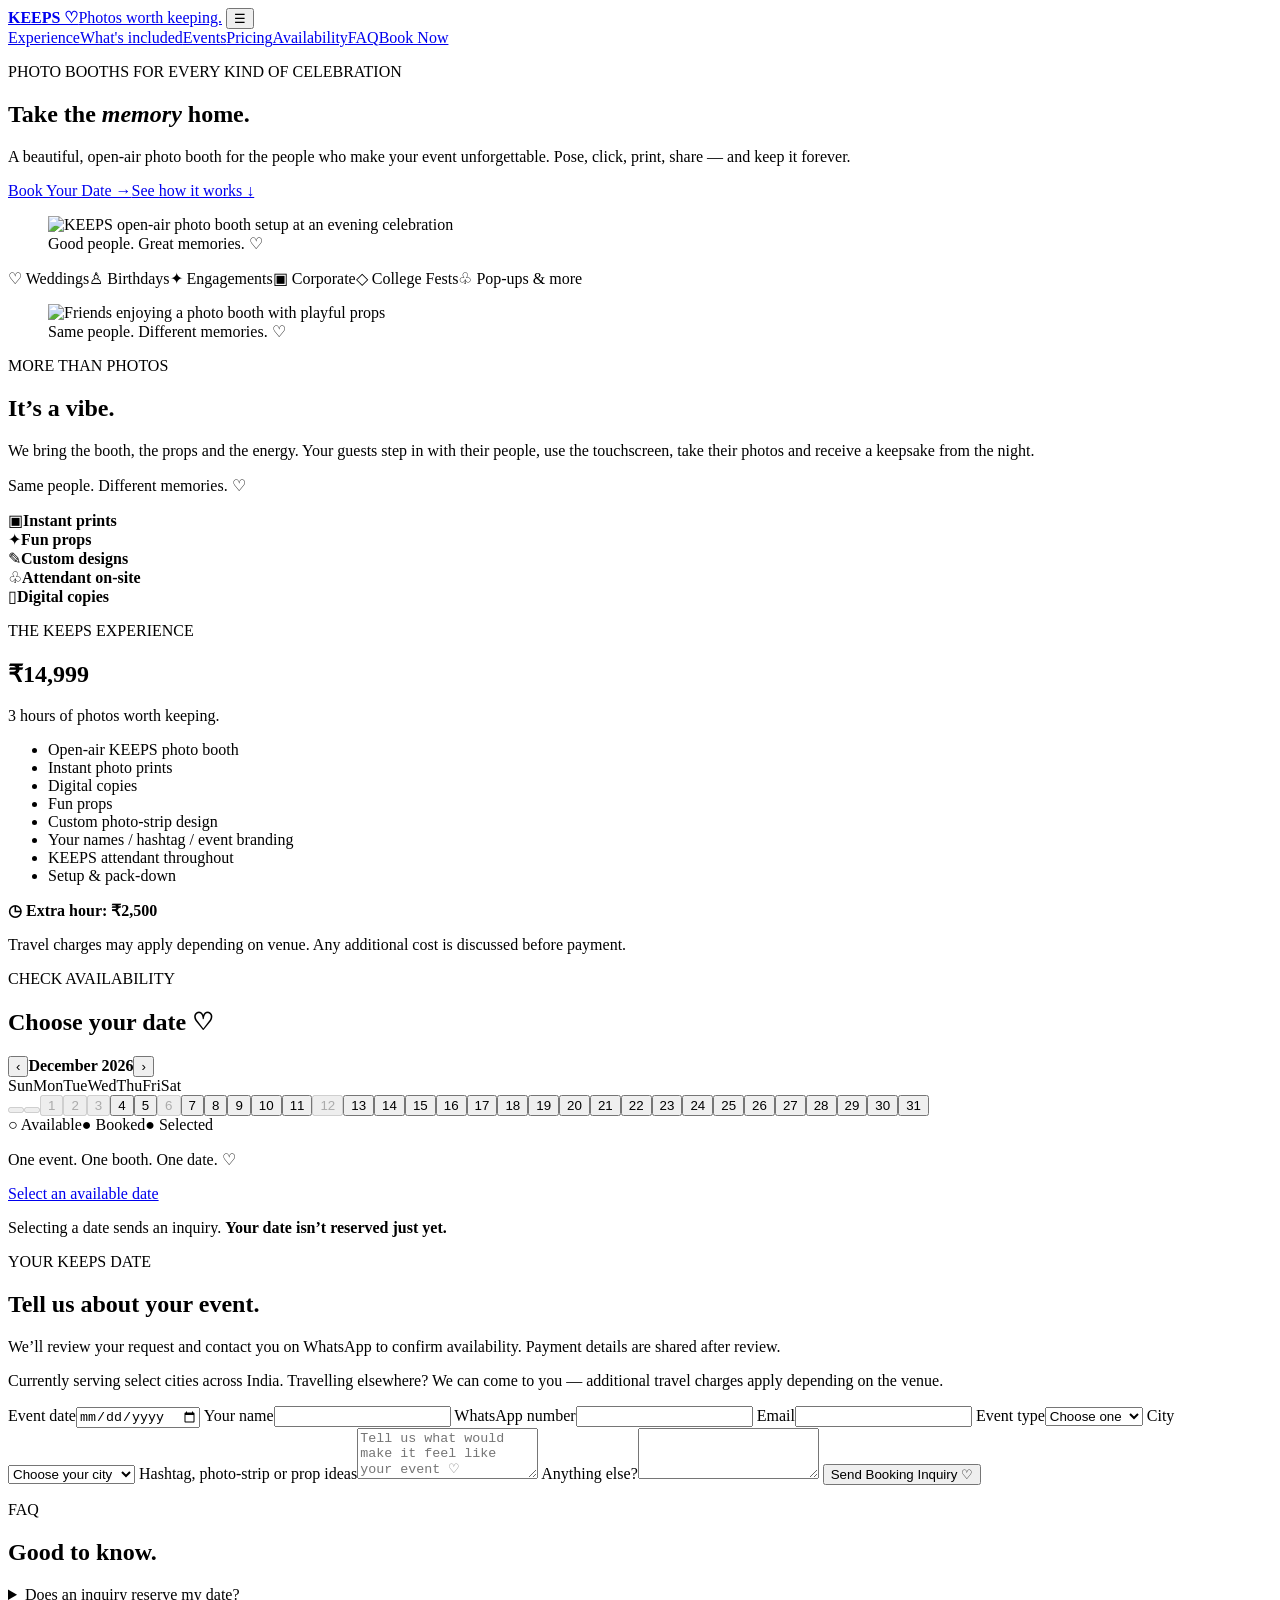
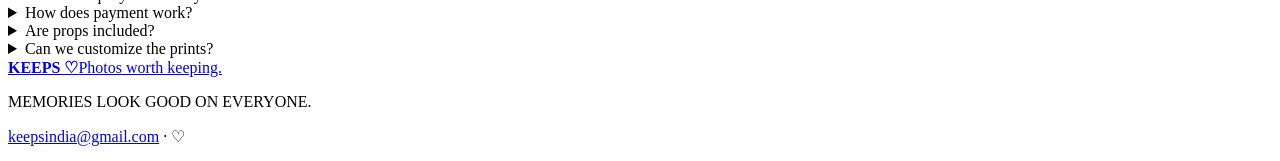
==== index.html @ 7a715d49 "Add files via upload" ====
<!doctype html>
<html lang="en">
<head>
  <meta charset="utf-8">
  <meta name="viewport" content="width=device-width,initial-scale=1">
  <meta name="theme-color" content="#8f1830">
  <meta name="description" content="KEEPS — an open-air photo booth for weddings, birthdays, engagements, corporate events, college fests and more. Photos worth keeping.">
  <title>KEEPS ♡ | Photos worth keeping.</title>
  <link rel="stylesheet" href="styles.css">
</head>
<body>
<header class="site-header">
  <a class="brand" href="#top"><strong>KEEPS ♡</strong><span>Photos worth keeping.</span></a>
  <button class="menu" aria-label="Open menu" aria-expanded="false">☰</button>
  <nav><a href="#experience">Experience</a><a href="#included">What's included</a><a href="#events">Events</a><a href="#pricing">Pricing</a><a href="#availability">Availability</a><a href="#faq">FAQ</a><a class="pill small" href="#book">Book Now</a></nav>
</header>
<main id="top">
  <section class="hero section">
    <div class="hero-copy">
      <p class="eyebrow">PHOTO BOOTHS FOR EVERY KIND OF CELEBRATION</p>
      <h1>Take the <em>memory</em> home.</h1>
      <p class="lead">A beautiful, open-air photo booth for the people who make your event unforgettable. Pose, click, print, share — and keep it forever.</p>
      <div class="actions"><a class="pill" href="#availability">Book Your Date →</a><a class="text-link" href="#experience">See how it works ↓</a></div>
    </div>
    <figure class="polaroid hero-photo"><img src="keeps-booth.png" alt="KEEPS open-air photo booth setup at an evening celebration"><figcaption>Good people. Great memories. ♡</figcaption></figure>
  </section>

  <section id="events" class="event-strip"><span>♡ Weddings</span><span>♙ Birthdays</span><span>✦ Engagements</span><span>▣ Corporate</span><span>◇ College Fests</span><span>♧ Pop-ups & more</span></section>

  <section id="experience" class="section vibe">
    <figure class="polaroid"><img src="keeps-guests.png" alt="Friends enjoying a photo booth with playful props"><figcaption>Same people. Different memories. ♡</figcaption></figure>
    <div><p class="eyebrow">MORE THAN PHOTOS</p><h2>It’s a vibe.</h2><p class="lead">We bring the booth, the props and the energy. Your guests step in with their people, use the touchscreen, take their photos and receive a keepsake from the night.</p><p class="script">Same people. Different memories. ♡</p>
      <div id="included" class="icon-grid"><div>▣<b>Instant prints</b></div><div>✦<b>Fun props</b></div><div>✎<b>Custom designs</b></div><div>♧<b>Attendant on-site</b></div><div>▯<b>Digital copies</b></div></div>
    </div>
  </section>

  <section class="section booking-zone">
    <div id="pricing" class="price-card"><p class="eyebrow">THE KEEPS EXPERIENCE</p><h2>₹14,999</h2><p class="script">3 hours of photos worth keeping.</p>
      <ul><li>Open-air KEEPS photo booth</li><li>Instant photo prints</li><li>Digital copies</li><li>Fun props</li><li>Custom photo-strip design</li><li>Your names / hashtag / event branding</li><li>KEEPS attendant throughout</li><li>Setup & pack-down</li></ul>
      <p class="extra"><b>◷ Extra hour: ₹2,500</b></p><p class="micro">Travel charges may apply depending on venue. Any additional cost is discussed before payment.</p>
    </div>
    <div id="availability" class="calendar-card"><p class="eyebrow">CHECK AVAILABILITY</p><h2>Choose your date ♡</h2>
      <div class="calendar-head"><button id="prevMonth" aria-label="Previous month">‹</button><b id="monthLabel"></b><button id="nextMonth" aria-label="Next month">›</button></div>
      <div class="weekdays"><span>Sun</span><span>Mon</span><span>Tue</span><span>Wed</span><span>Thu</span><span>Fri</span><span>Sat</span></div>
      <div id="calendar" class="calendar" aria-live="polite"></div>
      <div class="legend"><span>○ Available</span><span>● Booked</span><span>● Selected</span></div>
      <p class="script side-note">One event. One booth. One date. ♡</p>
      <a id="continueBtn" class="pill wide disabled" href="#book" aria-disabled="true">Select an available date</a>
      <p class="micro center">Selecting a date sends an inquiry. <b>Your date isn’t reserved just yet.</b></p>
    </div>
  </section>

  <section id="book" class="section form-section"><div><p class="eyebrow">YOUR KEEPS DATE</p><h2>Tell us about your event.</h2><p>We’ll review your request and contact you on WhatsApp to confirm availability. Payment details are shared after review.</p><p class="micro">Currently serving select cities across India. Travelling elsewhere? We can come to you — additional travel charges apply depending on the venue.</p></div>
    <form id="bookingForm">
      <label>Event date<input id="eventDate" name="eventDate" type="date" min="2026-12-04" required></label>
      <label>Your name<input name="name" autocomplete="name" required></label>
      <label>WhatsApp number<input name="whatsapp" inputmode="tel" autocomplete="tel" required></label>
      <label>Email<input name="email" type="email" autocomplete="email"></label>
      <label>Event type<select name="eventType" required><option value="">Choose one</option><option>Wedding</option><option>Birthday</option><option>Engagement</option><option>Corporate</option><option>College Fest</option><option>Pop-up</option><option>Other</option></select></label>
      <label>City<select name="location" required><option value="">Choose your city</option><option>Kolkata</option><option>Delhi</option><option>Mumbai</option><option>Bengaluru</option><option>Hyderabad</option><option>Chennai</option><option>Pune</option><option>Ahmedabad</option><option>Jaipur</option><option value="Travel / Other city">Travel / Other city</option></select></label>
      <label class="full">Hashtag, photo-strip or prop ideas<textarea name="ideas" rows="3" placeholder="Tell us what would make it feel like your event ♡"></textarea></label>
      <label class="full">Anything else?<textarea name="notes" rows="3"></textarea></label>
      <button class="pill wide full" type="submit">Send Booking Inquiry ♡</button><p id="formStatus" class="form-status full" aria-live="polite"></p>
    </form>
  </section>

  <section id="faq" class="section faq"><p class="eyebrow">FAQ</p><h2>Good to know.</h2><details><summary>Does an inquiry reserve my date?</summary><p>No. Your date is reserved only after KEEPS confirms your booking. Multiple inquiries may be received for the same available date.</p></details><details><summary>How does payment work?</summary><p>After we review your request, a KEEPS team member will contact you on WhatsApp and share payment details. We confirm the booking after payment is verified.</p></details><details><summary>Are props included?</summary><p>Yes. Fun glasses, signs and photo-friendly props are included. Event-specific requests are welcome.</p></details><details><summary>Can we customize the prints?</summary><p>Yes. We can personalize photo strips with names, dates, logos and custom hashtags.</p></details></section>
</main>
<footer><a class="brand" href="#top"><strong>KEEPS ♡</strong><span>Photos worth keeping.</span></a><p>MEMORIES LOOK GOOD ON EVERYONE.</p><p><a href="mailto:keepsindia@gmail.com">keepsindia@gmail.com</a> · ♡</p></footer>
<script src="config.js"></script><script src="app.js"></script>
</body></html>
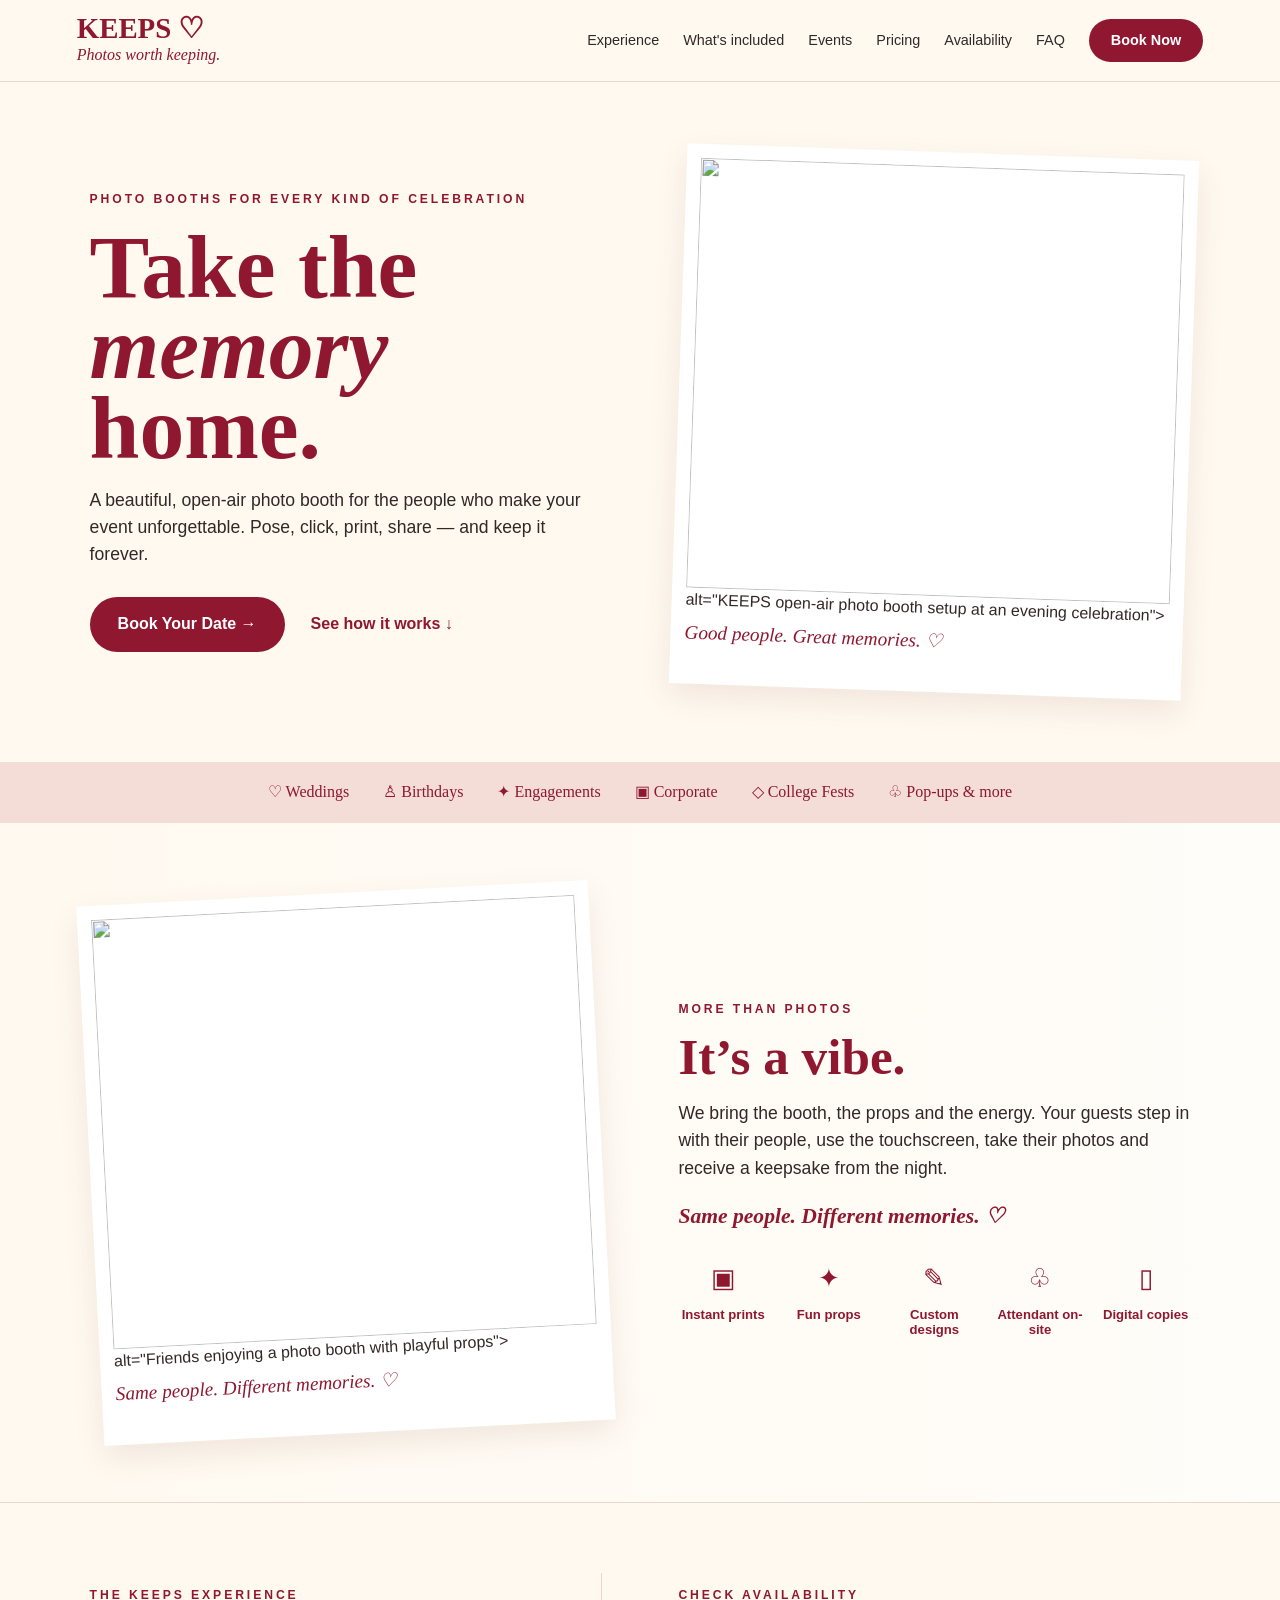
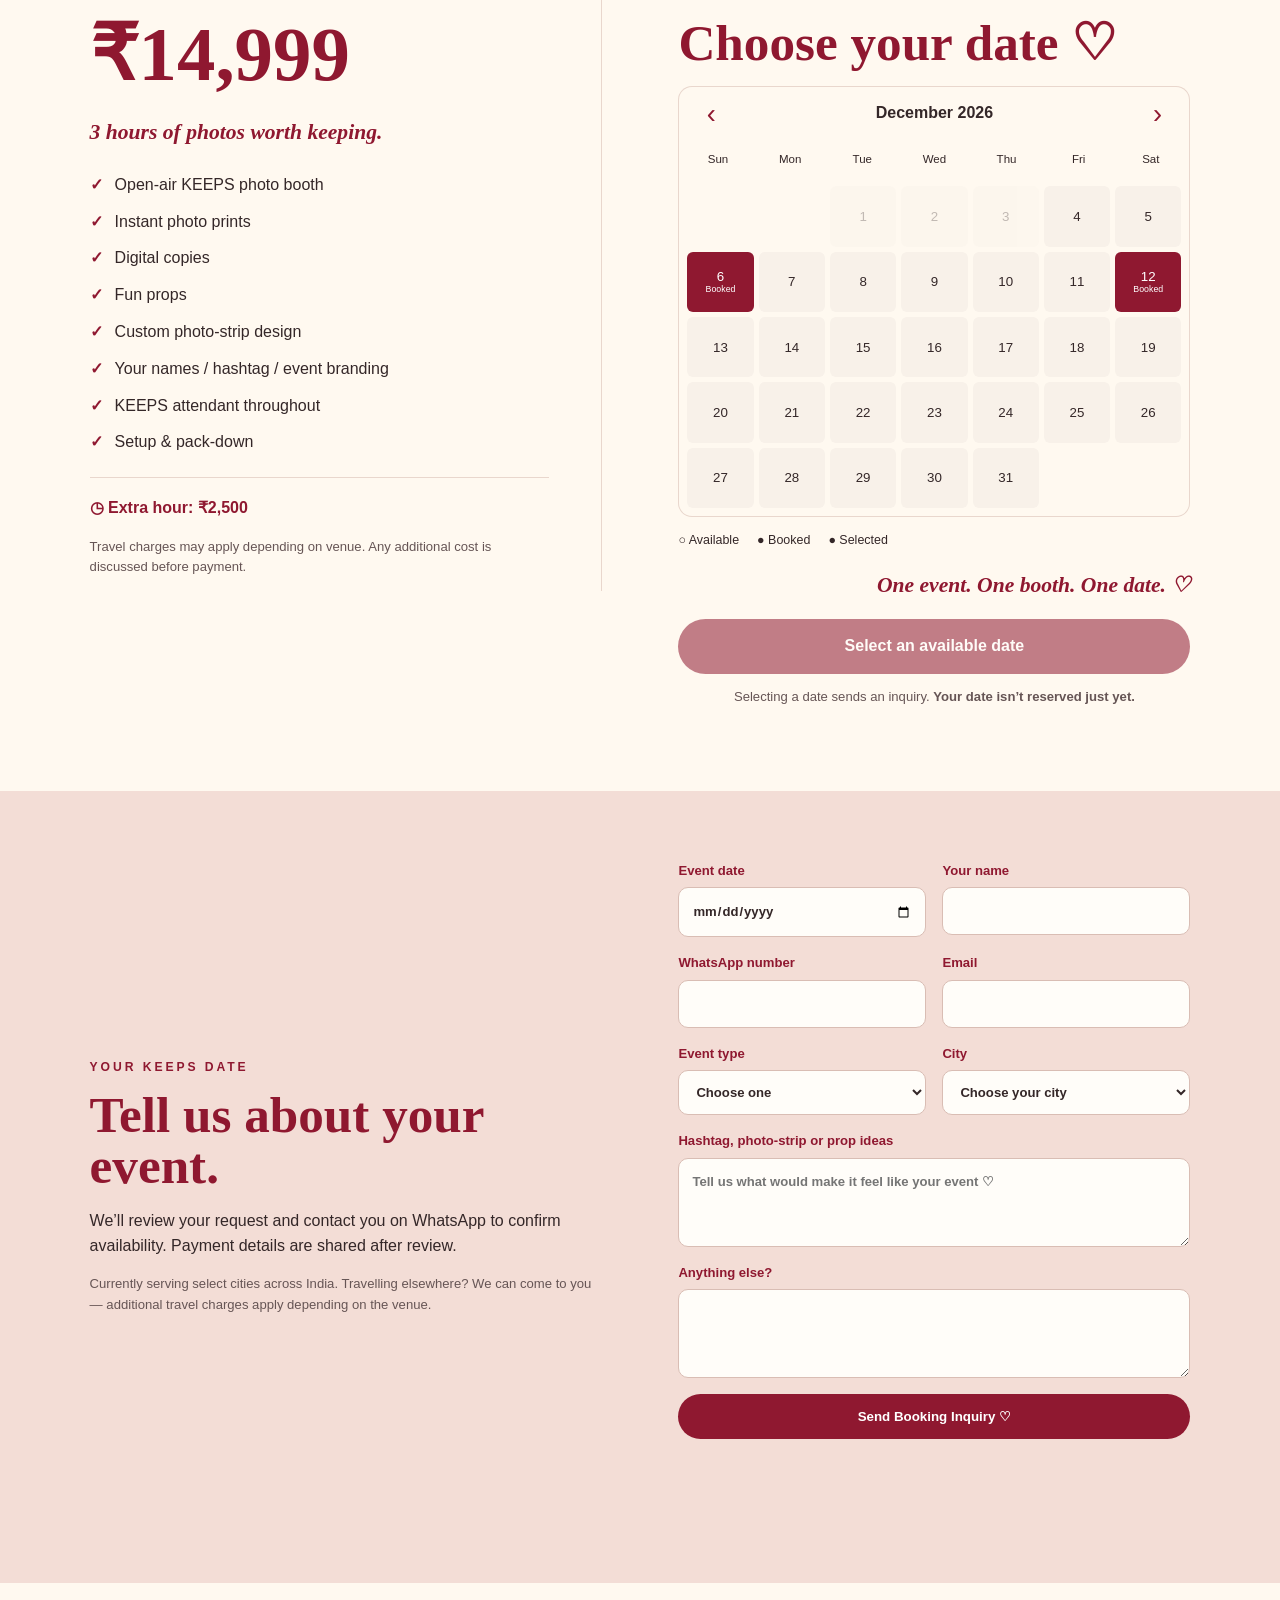
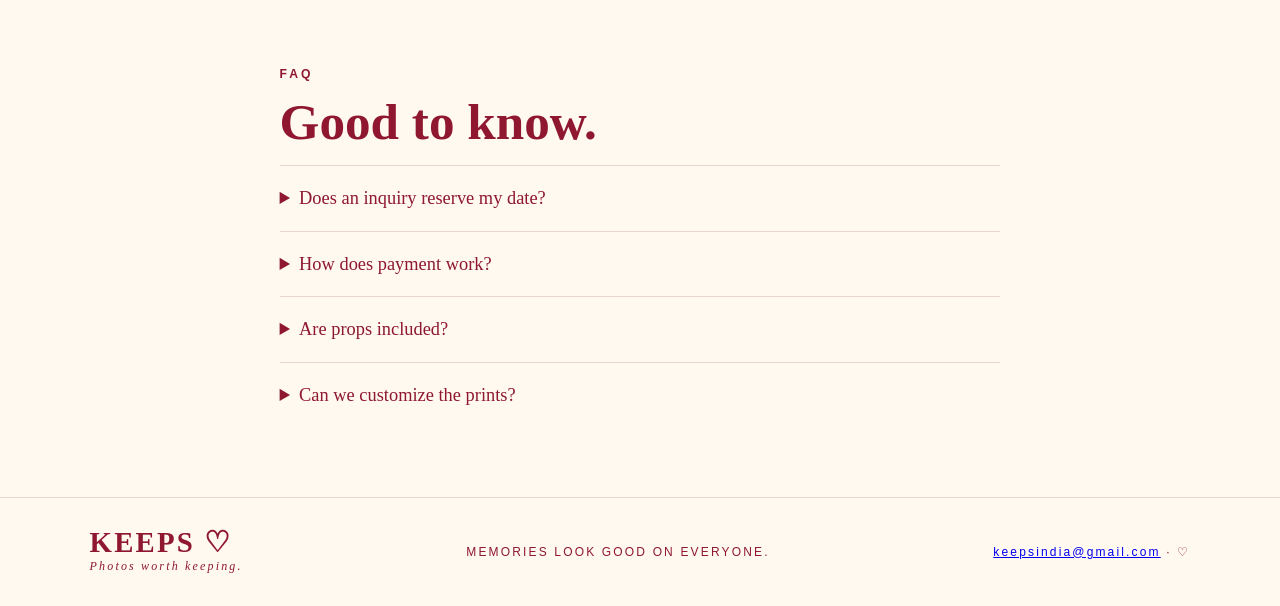
==== commit e4d2e7e6: "Update index.html" ====
--- a/index.html
+++ b/index.html
@@ -22,13 +22,13 @@
       <p class="lead">A beautiful, open-air photo booth for the people who make your event unforgettable. Pose, click, print, share — and keep it forever.</p>
       <div class="actions"><a class="pill" href="#availability">Book Your Date →</a><a class="text-link" href="#experience">See how it works ↓</a></div>
     </div>
-    <figure class="polaroid hero-photo"><img src="keeps-booth.png" alt="KEEPS open-air photo booth setup at an evening celebration"><figcaption>Good people. Great memories. ♡</figcaption></figure>
+    <figure class="polaroid hero-photo"><img src="keeps-booth.png"> alt="KEEPS open-air photo booth setup at an evening celebration"><figcaption>Good people. Great memories. ♡</figcaption></figure>
   </section>
 
   <section id="events" class="event-strip"><span>♡ Weddings</span><span>♙ Birthdays</span><span>✦ Engagements</span><span>▣ Corporate</span><span>◇ College Fests</span><span>♧ Pop-ups & more</span></section>
 
   <section id="experience" class="section vibe">
-    <figure class="polaroid"><img src="keeps-guests.png" alt="Friends enjoying a photo booth with playful props"><figcaption>Same people. Different memories. ♡</figcaption></figure>
+    <figure class="polaroid"><img src="keeps-guests.png"> alt="Friends enjoying a photo booth with playful props"><figcaption>Same people. Different memories. ♡</figcaption></figure>
     <div><p class="eyebrow">MORE THAN PHOTOS</p><h2>It’s a vibe.</h2><p class="lead">We bring the booth, the props and the energy. Your guests step in with their people, use the touchscreen, take their photos and receive a keepsake from the night.</p><p class="script">Same people. Different memories. ♡</p>
       <div id="included" class="icon-grid"><div>▣<b>Instant prints</b></div><div>✦<b>Fun props</b></div><div>✎<b>Custom designs</b></div><div>♧<b>Attendant on-site</b></div><div>▯<b>Digital copies</b></div></div>
     </div>
--- a/styles.css
+++ b/styles.css
@@ -0,0 +1,2 @@
+:root{--wine:#8f1830;--wine2:#6f1024;--cream:#fff9f0;--paper:#fffdf8;--blush:#f3ddd6;--ink:#342728;--line:#e9d7cd}*{box-sizing:border-box}html{scroll-behavior:smooth}body{margin:0;background:var(--cream);color:var(--ink);font:16px/1.55 Arial,sans-serif}h1,h2,.brand strong{font-family:Georgia,serif;color:var(--wine)}h1{font-size:clamp(3.4rem,7vw,6.8rem);line-height:.9;margin:.2em 0}h2{font-size:clamp(2.5rem,4vw,4.3rem);line-height:1;margin:.15em 0 .35em}.site-header{height:82px;padding:12px 6%;display:flex;align-items:center;justify-content:space-between;border-bottom:1px solid var(--line);position:sticky;top:0;background:rgba(255,249,240,.94);backdrop-filter:blur(10px);z-index:20}.brand{text-decoration:none;display:flex;flex-direction:column}.brand strong{font-size:1.8rem;line-height:1}.brand span{font-family:Georgia,serif;font-style:italic;color:var(--wine)}nav{display:flex;gap:24px;align-items:center}nav a{color:var(--ink);text-decoration:none;font-size:.9rem}.menu{display:none;border:0;background:none;font-size:1.5rem}.section{padding:70px 7%;max-width:1400px;margin:auto}.hero,.vibe,.booking-zone,.form-section{display:grid;grid-template-columns:1fr 1fr;gap:6vw;align-items:center}.eyebrow{font-size:.76rem;letter-spacing:.24em;color:var(--wine);font-weight:700}.lead{font-size:1.1rem;max-width:620px}.actions{display:flex;gap:26px;align-items:center;margin:28px 0 14px}.pill{display:inline-block;background:var(--wine);color:white!important;border:0;border-radius:999px;padding:15px 28px;text-decoration:none;font-weight:700;cursor:pointer}.pill:hover{background:var(--wine2)}.pill.small{padding:10px 22px}.text-link{color:var(--wine);font-weight:700;text-decoration:none}.micro{font-size:.82rem;color:#655}.polaroid{background:white;padding:14px 14px 40px;box-shadow:0 12px 30px #7b49351c;transform:rotate(2deg);margin:0}.polaroid img{width:100%;height:430px;object-fit:cover;display:block}.polaroid figcaption{font:italic 1.2rem Georgia,serif;color:var(--wine);padding-top:8px}.event-strip{background:var(--blush);padding:18px 6%;display:flex;gap:34px;justify-content:center;flex-wrap:wrap;color:var(--wine);font-family:Georgia,serif}.vibe{background:linear-gradient(90deg,#fff9f0,#fffdf9)}.vibe>.polaroid{transform:rotate(-3deg)}.script{font:italic 1.35rem Georgia,serif;color:var(--wine);font-weight:700}.icon-grid{display:grid;grid-template-columns:repeat(5,1fr);gap:16px;margin-top:30px;color:var(--wine);text-align:center}.icon-grid div{font-size:1.6rem}.icon-grid b{font:600 .82rem Arial,sans-serif;display:block;margin-top:8px}.booking-zone{border-top:1px solid var(--line);align-items:start}.price-card{padding-right:4vw;border-right:1px solid var(--line)}.price-card h2{font-size:4.8rem}.price-card ul{list-style:none;padding:0}.price-card li{padding:6px 0}.price-card li:before{content:'✓';color:var(--wine);font-weight:bold;margin-right:12px}.extra{border-top:1px solid var(--line);padding-top:18px;color:var(--wine)}.calendar-card{position:relative}.calendar-head{display:grid;grid-template-columns:44px 1fr 44px;align-items:center;text-align:center;border:1px solid var(--line);border-bottom:0;border-radius:14px 14px 0 0;padding:10px}.calendar-head button{border:0;background:none;font-size:1.7rem;color:var(--wine);cursor:pointer}.weekdays,.calendar{display:grid;grid-template-columns:repeat(7,1fr);gap:5px}.weekdays{padding:10px 5px;font-size:.72rem;text-align:center;border-left:1px solid var(--line);border-right:1px solid var(--line)}.calendar{border:1px solid var(--line);border-top:0;padding:8px;border-radius:0 0 14px 14px}.day{aspect-ratio:1.1;border:0;border-radius:6px;background:#f8f1e9;cursor:pointer;color:var(--ink)}.day:hover:not(:disabled){outline:1px solid var(--wine)}.day.booked{background:var(--wine);color:white;cursor:not-allowed}.day.booked:after{content:'Booked';display:block;font-size:.55rem}.day.unavailable{opacity:.3;cursor:not-allowed}.day.selected{background:#e8aaa8;color:var(--wine);font-weight:800}.day.blank{background:transparent;cursor:default}.legend{display:flex;gap:18px;font-size:.78rem;margin:14px 0}.side-note{text-align:right}.wide{width:100%;text-align:center}.disabled{opacity:.55;pointer-events:none}.center{text-align:center}.form-section{background:var(--blush);max-width:none;padding-left:max(7%,calc((100vw - 1400px)/2 + 7%));padding-right:max(7%,calc((100vw - 1400px)/2 + 7%))}form{display:grid;grid-template-columns:1fr 1fr;gap:16px}label{font-size:.82rem;font-weight:700;color:var(--wine)}input,select,textarea{display:block;width:100%;margin-top:6px;border:1px solid #d9bdb4;background:#fffdf9;border-radius:10px;padding:13px;font:inherit;color:var(--ink)}.full{grid-column:1/-1}.form-status{min-height:26px}.success{color:#2d6635}.error{color:#9c1c25}.faq{max-width:900px}.faq details{border-top:1px solid var(--line);padding:18px 0}.faq summary{font-family:Georgia,serif;color:var(--wine);font-size:1.15rem;cursor:pointer}footer{border-top:1px solid var(--line);padding:30px 7%;display:flex;align-items:center;justify-content:space-between;color:var(--wine);font-size:.75rem;letter-spacing:.18em}
+@media(max-width:850px){.site-header{height:70px}.menu{display:block}nav{display:none;position:absolute;top:70px;left:0;right:0;background:var(--cream);padding:22px 7%;flex-direction:column;align-items:flex-start;border-bottom:1px solid var(--line)}nav.open{display:flex}.hero,.vibe,.booking-zone,.form-section{grid-template-columns:1fr}.hero{padding-top:42px}.hero-photo{order:-1}.polaroid img{height:330px}.icon-grid{grid-template-columns:repeat(3,1fr)}.price-card{border-right:0;border-bottom:1px solid var(--line);padding-bottom:40px}.price-card h2{font-size:4rem}.section{padding:50px 6%}form{grid-template-columns:1fr}form label{grid-column:1/-1}footer{gap:20px;align-items:flex-start;flex-direction:column}.event-strip{justify-content:flex-start;overflow:auto;flex-wrap:nowrap}.event-strip span{white-space:nowrap}}
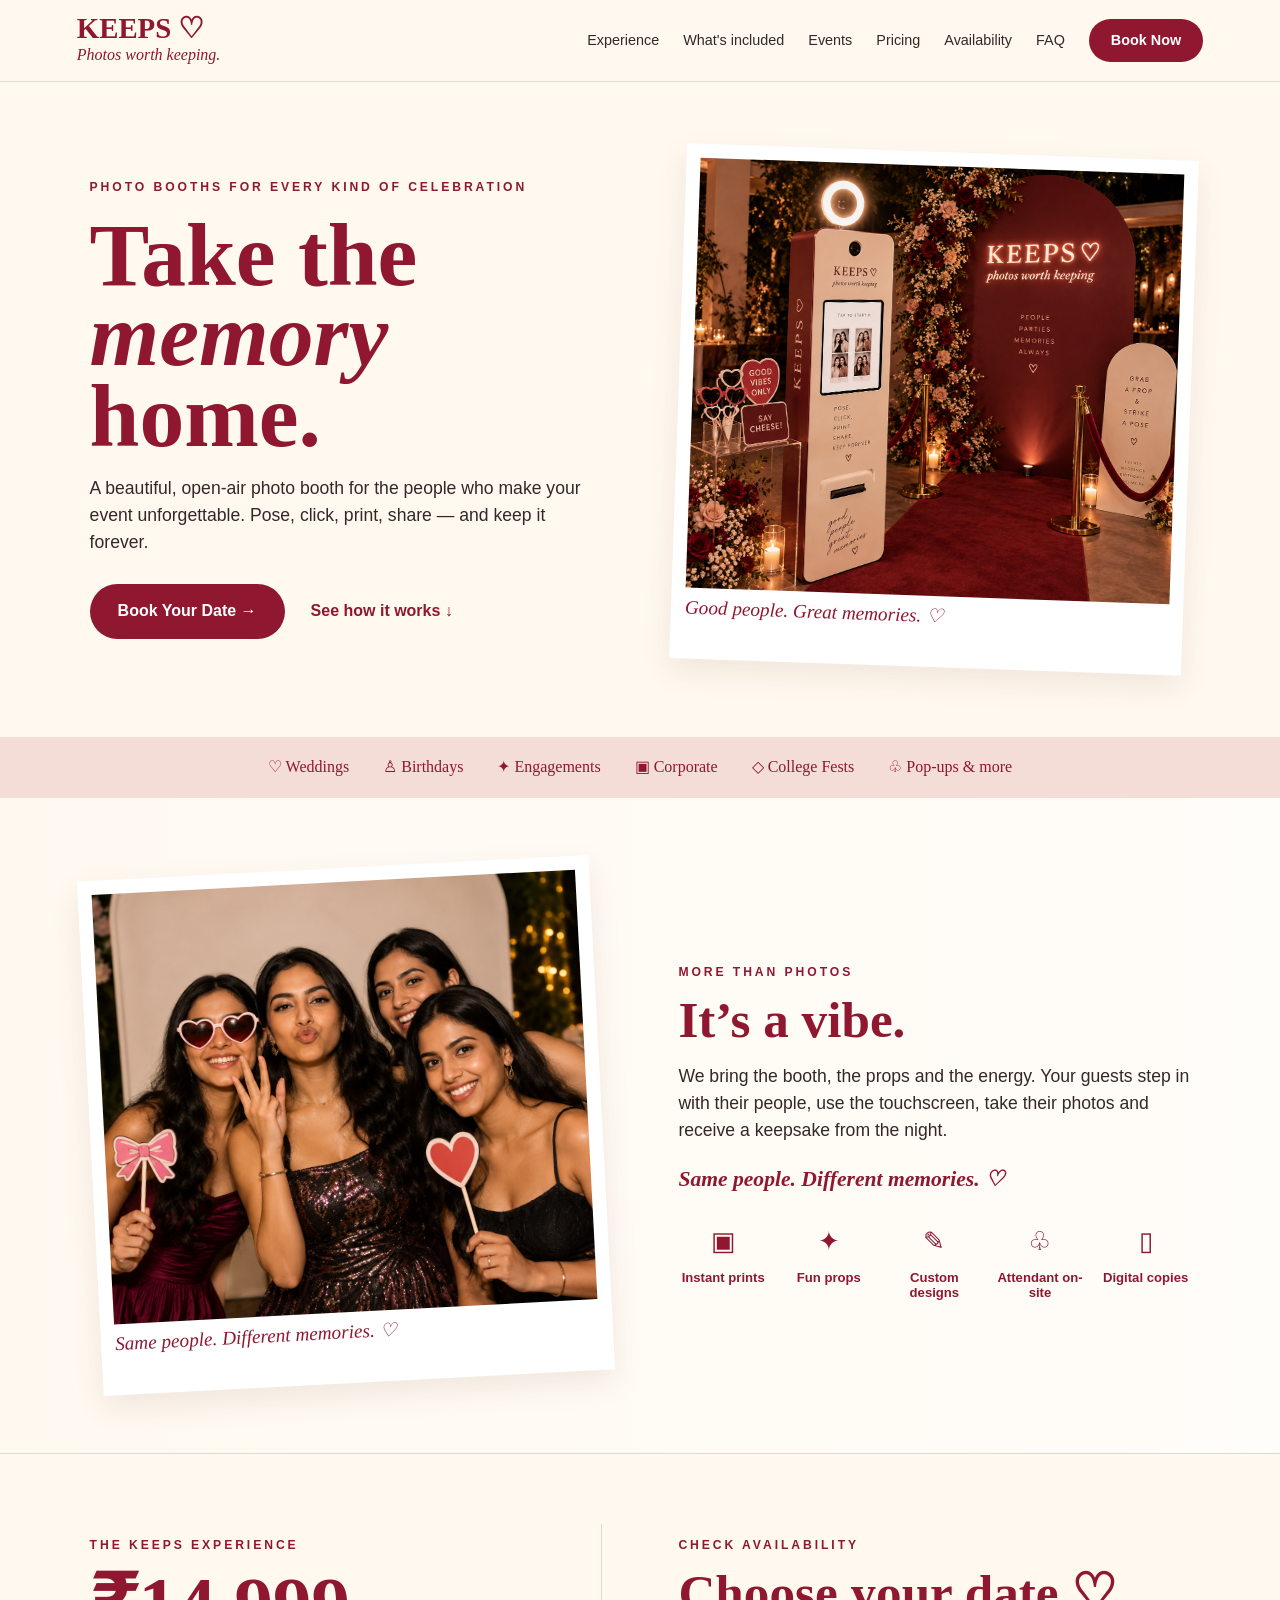
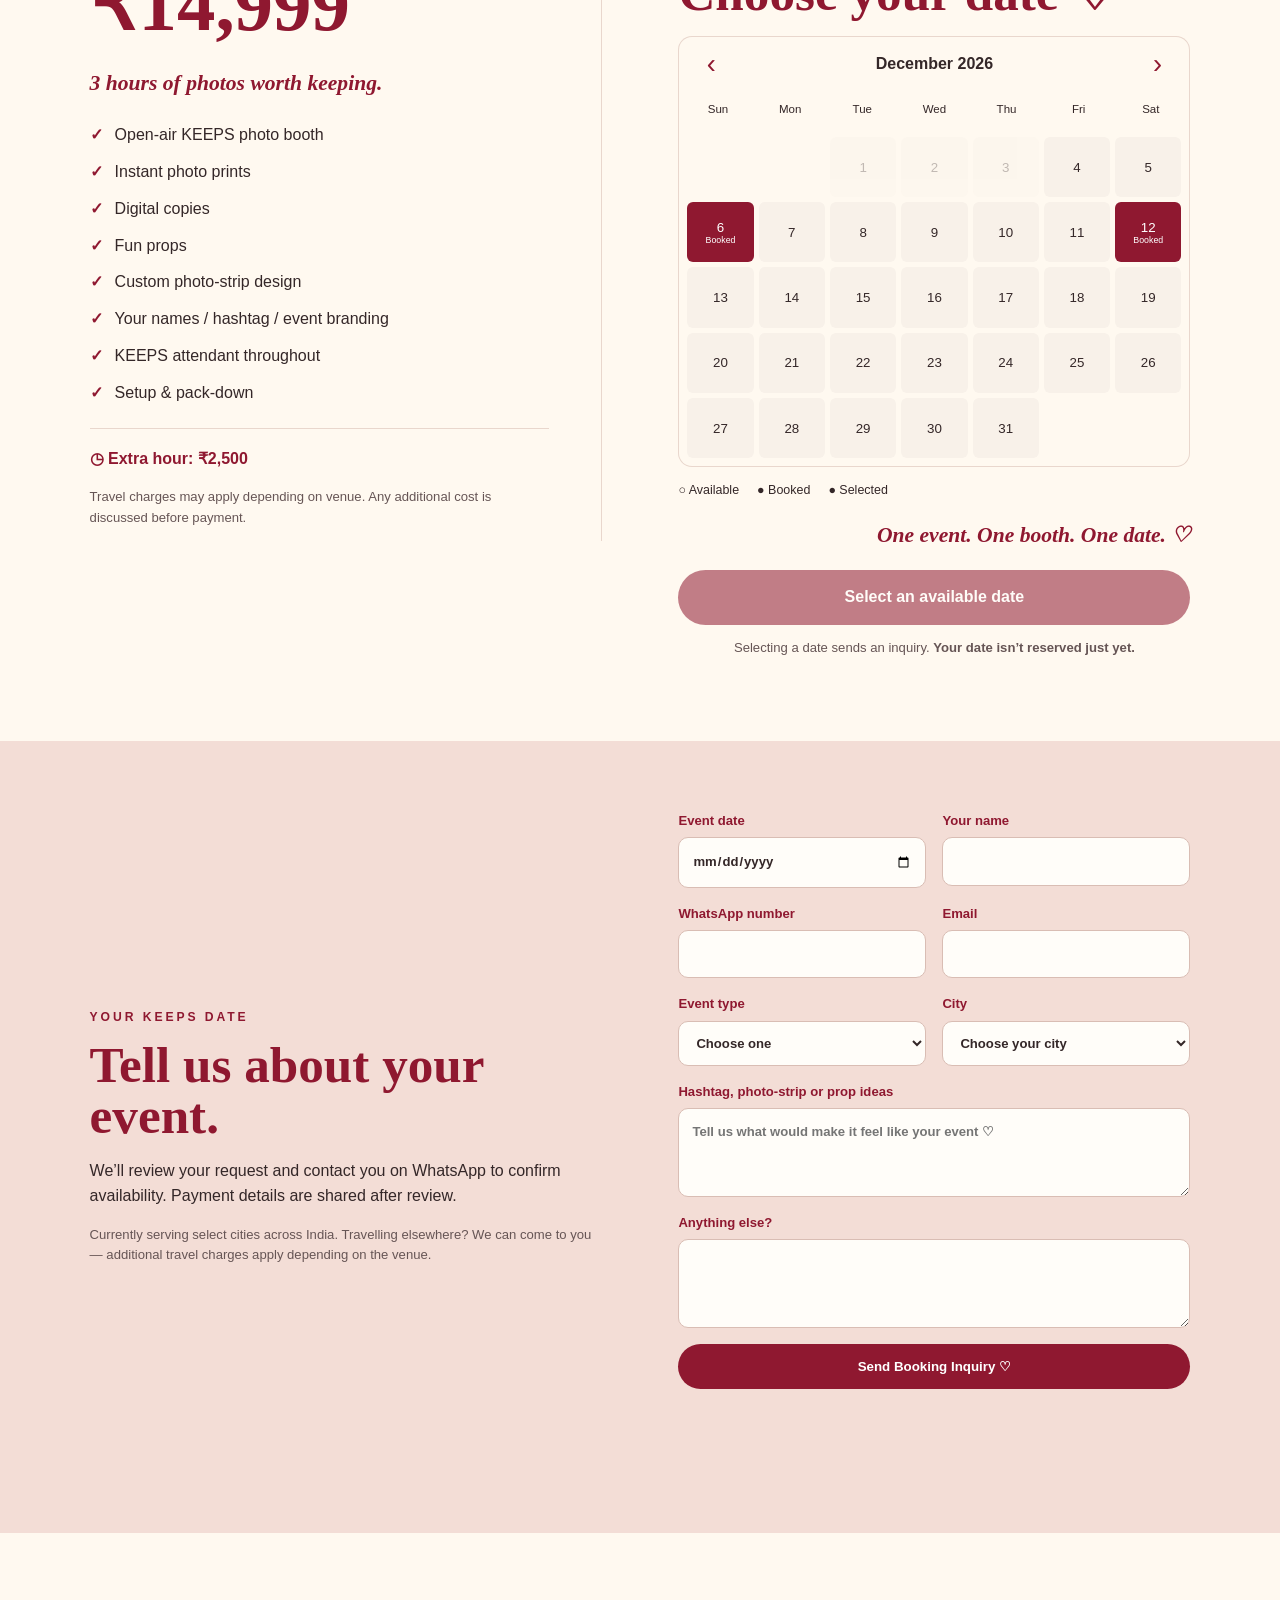
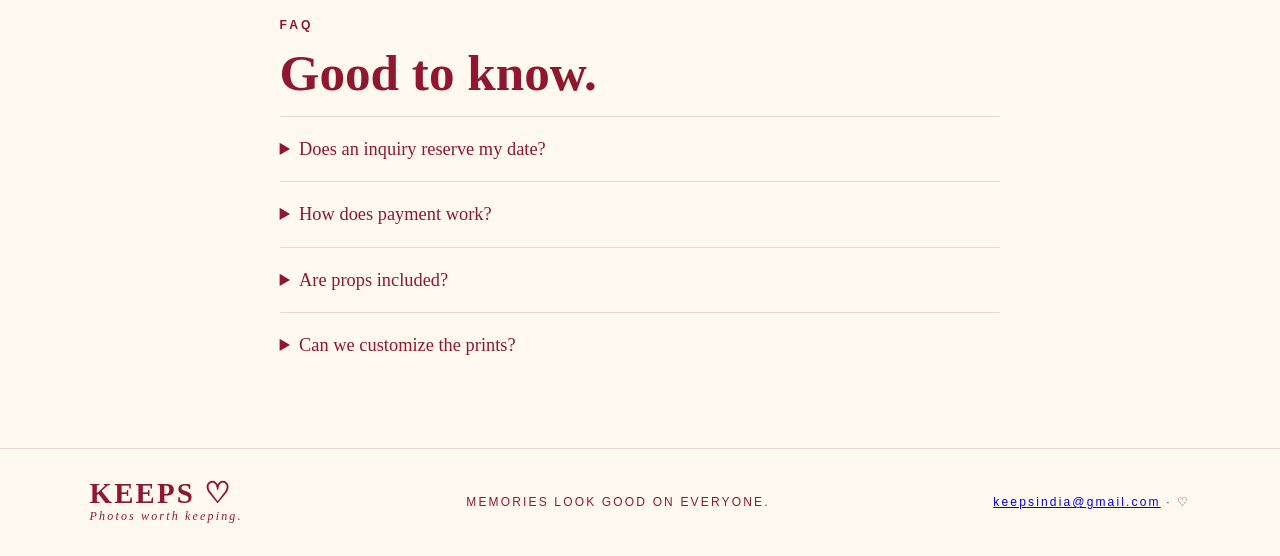
==== commit 5c20537d: "Update index.html" ====
--- a/index.html
+++ b/index.html
@@ -22,13 +22,13 @@
       <p class="lead">A beautiful, open-air photo booth for the people who make your event unforgettable. Pose, click, print, share — and keep it forever.</p>
       <div class="actions"><a class="pill" href="#availability">Book Your Date →</a><a class="text-link" href="#experience">See how it works ↓</a></div>
     </div>
-    <figure class="polaroid hero-photo"><img src="keeps-booth.png"> alt="KEEPS open-air photo booth setup at an evening celebration"><figcaption>Good people. Great memories. ♡</figcaption></figure>
+    <figure class="polaroid hero-photo"><img src="keeps-booth.png" alt="KEEPS open-air photo booth setup at an evening celebration"><figcaption>Good people. Great memories. ♡</figcaption></figure>
   </section>
 
   <section id="events" class="event-strip"><span>♡ Weddings</span><span>♙ Birthdays</span><span>✦ Engagements</span><span>▣ Corporate</span><span>◇ College Fests</span><span>♧ Pop-ups & more</span></section>
 
   <section id="experience" class="section vibe">
-    <figure class="polaroid"><img src="keeps-guests.png"> alt="Friends enjoying a photo booth with playful props"><figcaption>Same people. Different memories. ♡</figcaption></figure>
+    <figure class="polaroid"><img src="keeps-guests.png" alt="Friends enjoying a photo booth with playful props"><figcaption>Same people. Different memories. ♡</figcaption></figure>
     <div><p class="eyebrow">MORE THAN PHOTOS</p><h2>It’s a vibe.</h2><p class="lead">We bring the booth, the props and the energy. Your guests step in with their people, use the touchscreen, take their photos and receive a keepsake from the night.</p><p class="script">Same people. Different memories. ♡</p>
       <div id="included" class="icon-grid"><div>▣<b>Instant prints</b></div><div>✦<b>Fun props</b></div><div>✎<b>Custom designs</b></div><div>♧<b>Attendant on-site</b></div><div>▯<b>Digital copies</b></div></div>
     </div>
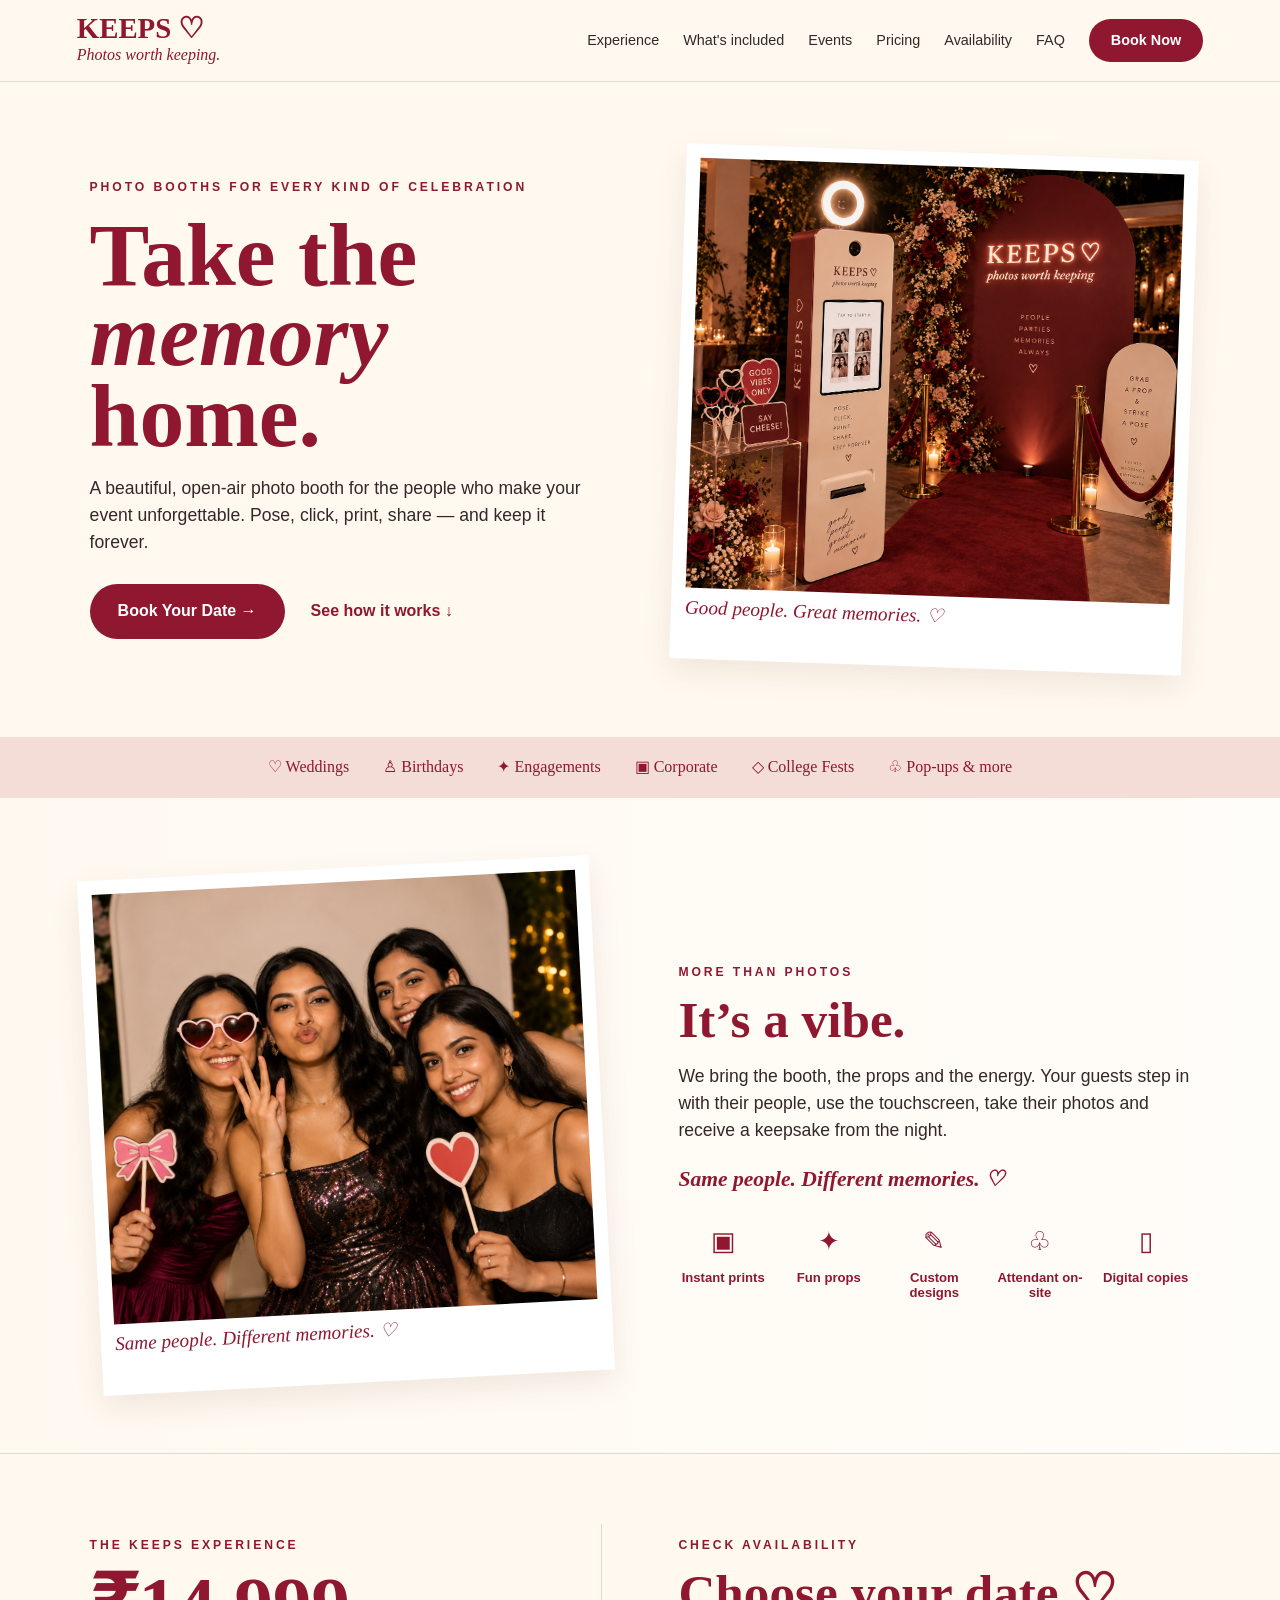
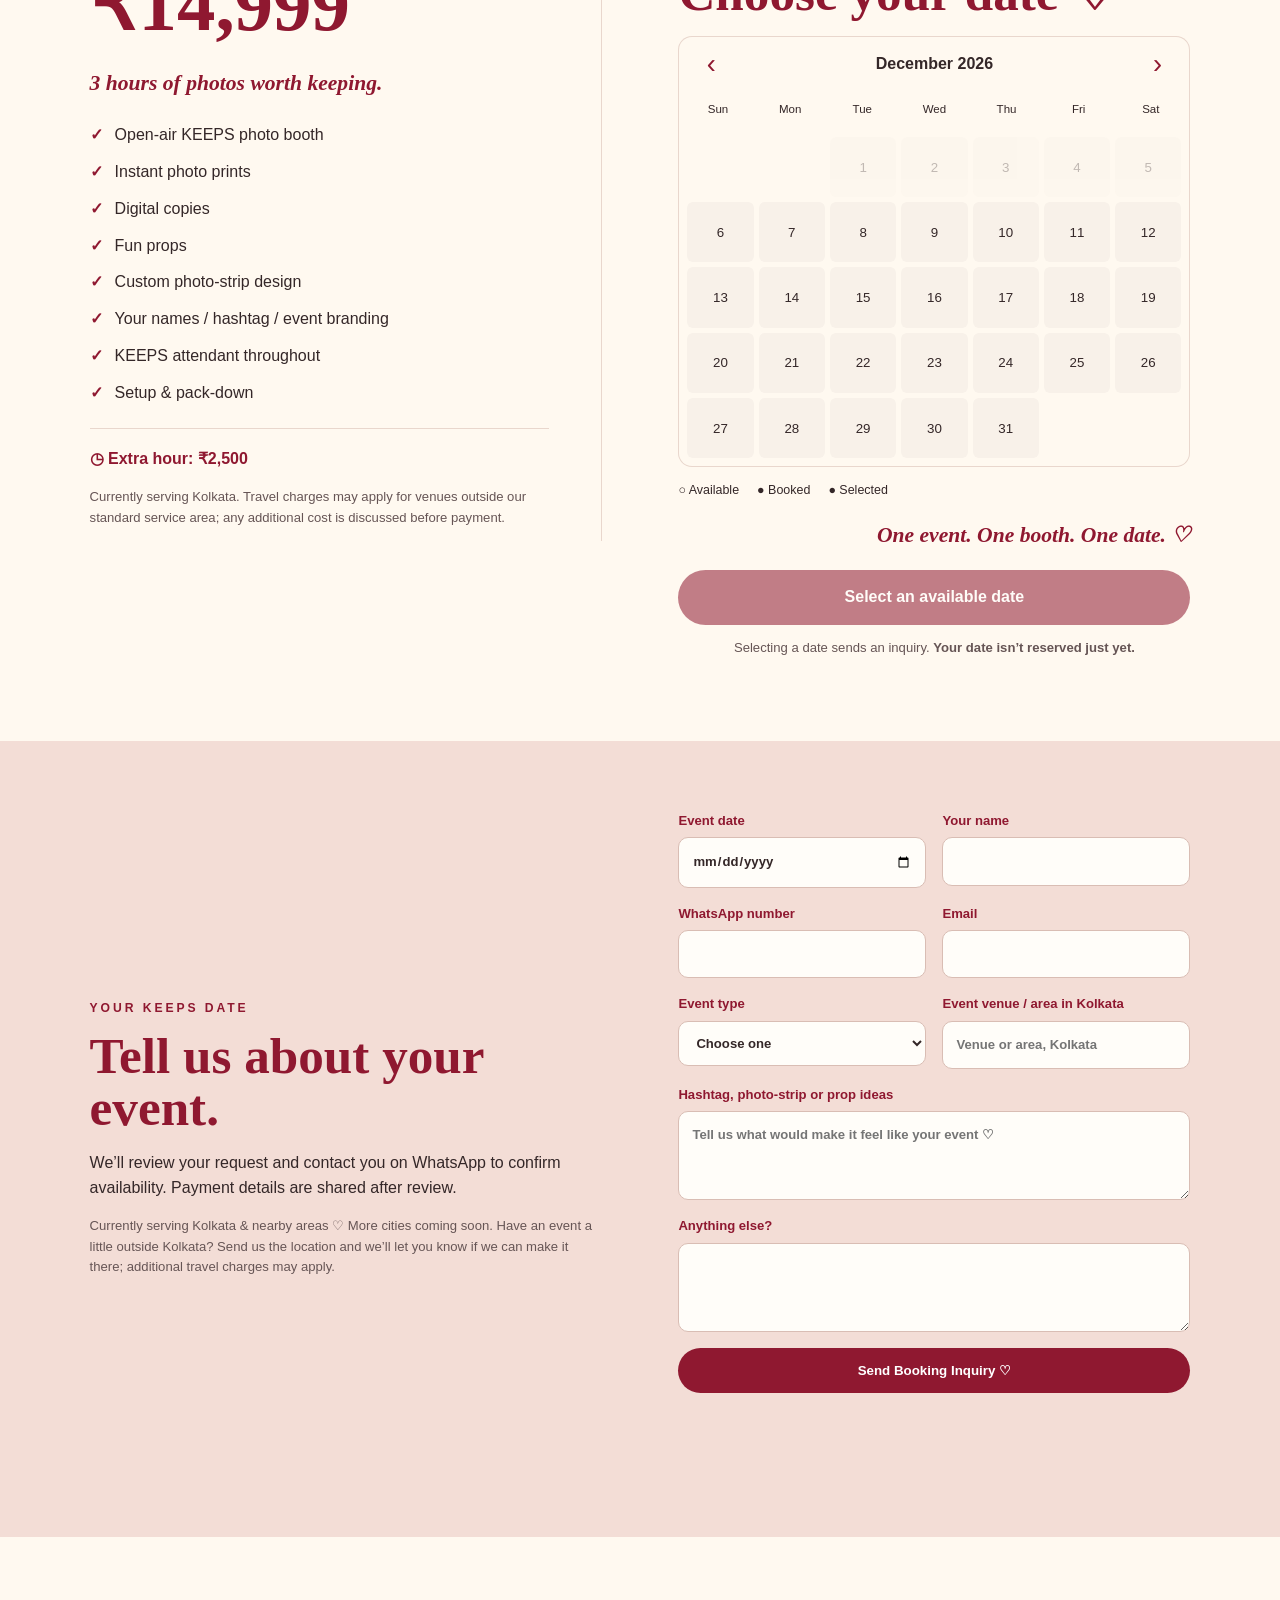
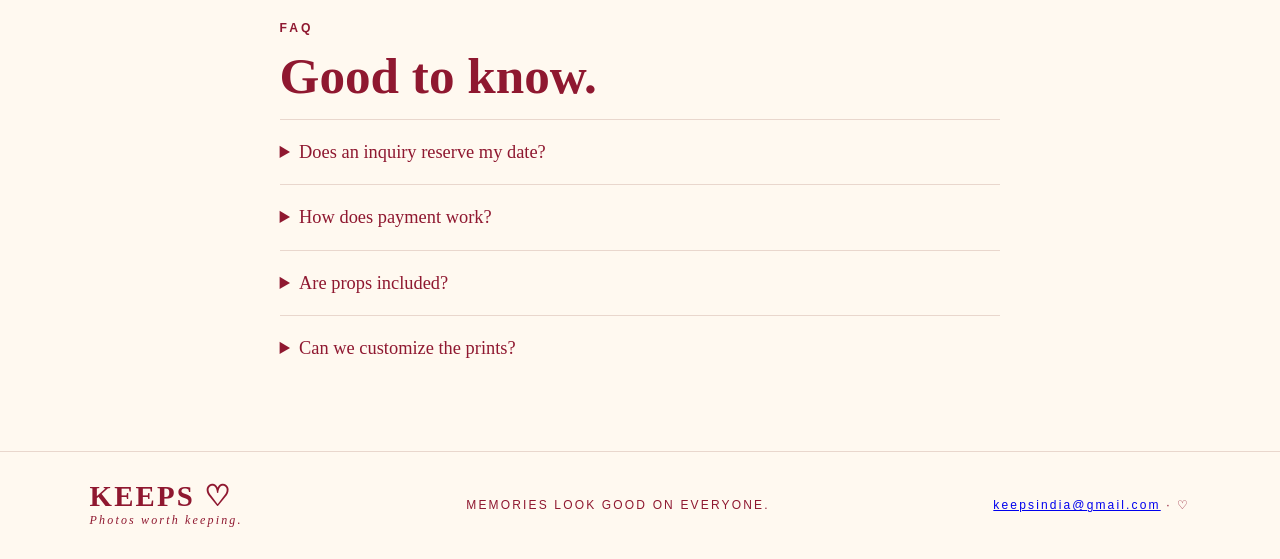
==== commit 36a8cd07: "Add files via upload" ====
--- a/index.html
+++ b/index.html
@@ -4,7 +4,7 @@
   <meta charset="utf-8">
   <meta name="viewport" content="width=device-width,initial-scale=1">
   <meta name="theme-color" content="#8f1830">
-  <meta name="description" content="KEEPS — an open-air photo booth for weddings, birthdays, engagements, corporate events, college fests and more. Photos worth keeping.">
+  <meta name="description" content="KEEPS — an open-air photo booth for weddings, birthdays, engagements, corporate events, college fests and more in Kolkata. Photos worth keeping.">
   <title>KEEPS ♡ | Photos worth keeping.</title>
   <link rel="stylesheet" href="styles.css">
 </head>
@@ -37,7 +37,7 @@
   <section class="section booking-zone">
     <div id="pricing" class="price-card"><p class="eyebrow">THE KEEPS EXPERIENCE</p><h2>₹14,999</h2><p class="script">3 hours of photos worth keeping.</p>
       <ul><li>Open-air KEEPS photo booth</li><li>Instant photo prints</li><li>Digital copies</li><li>Fun props</li><li>Custom photo-strip design</li><li>Your names / hashtag / event branding</li><li>KEEPS attendant throughout</li><li>Setup & pack-down</li></ul>
-      <p class="extra"><b>◷ Extra hour: ₹2,500</b></p><p class="micro">Travel charges may apply depending on venue. Any additional cost is discussed before payment.</p>
+      <p class="extra"><b>◷ Extra hour: ₹2,500</b></p><p class="micro">Currently serving Kolkata. Travel charges may apply for venues outside our standard service area; any additional cost is discussed before payment.</p>
     </div>
     <div id="availability" class="calendar-card"><p class="eyebrow">CHECK AVAILABILITY</p><h2>Choose your date ♡</h2>
       <div class="calendar-head"><button id="prevMonth" aria-label="Previous month">‹</button><b id="monthLabel"></b><button id="nextMonth" aria-label="Next month">›</button></div>
@@ -50,14 +50,14 @@
     </div>
   </section>
 
-  <section id="book" class="section form-section"><div><p class="eyebrow">YOUR KEEPS DATE</p><h2>Tell us about your event.</h2><p>We’ll review your request and contact you on WhatsApp to confirm availability. Payment details are shared after review.</p><p class="micro">Currently serving select cities across India. Travelling elsewhere? We can come to you — additional travel charges apply depending on the venue.</p></div>
+  <section id="book" class="section form-section"><div><p class="eyebrow">YOUR KEEPS DATE</p><h2>Tell us about your event.</h2><p>We’ll review your request and contact you on WhatsApp to confirm availability. Payment details are shared after review.</p><p class="micro">Currently serving Kolkata & nearby areas ♡ More cities coming soon. Have an event a little outside Kolkata? Send us the location and we’ll let you know if we can make it there; additional travel charges may apply.</p></div>
     <form id="bookingForm">
-      <label>Event date<input id="eventDate" name="eventDate" type="date" min="2026-12-04" required></label>
+      <label>Event date<input id="eventDate" name="eventDate" type="date" required></label>
       <label>Your name<input name="name" autocomplete="name" required></label>
       <label>WhatsApp number<input name="whatsapp" inputmode="tel" autocomplete="tel" required></label>
       <label>Email<input name="email" type="email" autocomplete="email"></label>
       <label>Event type<select name="eventType" required><option value="">Choose one</option><option>Wedding</option><option>Birthday</option><option>Engagement</option><option>Corporate</option><option>College Fest</option><option>Pop-up</option><option>Other</option></select></label>
-      <label>City<select name="location" required><option value="">Choose your city</option><option>Kolkata</option><option>Delhi</option><option>Mumbai</option><option>Bengaluru</option><option>Hyderabad</option><option>Chennai</option><option>Pune</option><option>Ahmedabad</option><option>Jaipur</option><option value="Travel / Other city">Travel / Other city</option></select></label>
+      <label>Event venue / area in Kolkata<input name="location" placeholder="Venue or area, Kolkata" autocomplete="street-address" required></label>
       <label class="full">Hashtag, photo-strip or prop ideas<textarea name="ideas" rows="3" placeholder="Tell us what would make it feel like your event ♡"></textarea></label>
       <label class="full">Anything else?<textarea name="notes" rows="3"></textarea></label>
       <button class="pill wide full" type="submit">Send Booking Inquiry ♡</button><p id="formStatus" class="form-status full" aria-live="polite"></p>
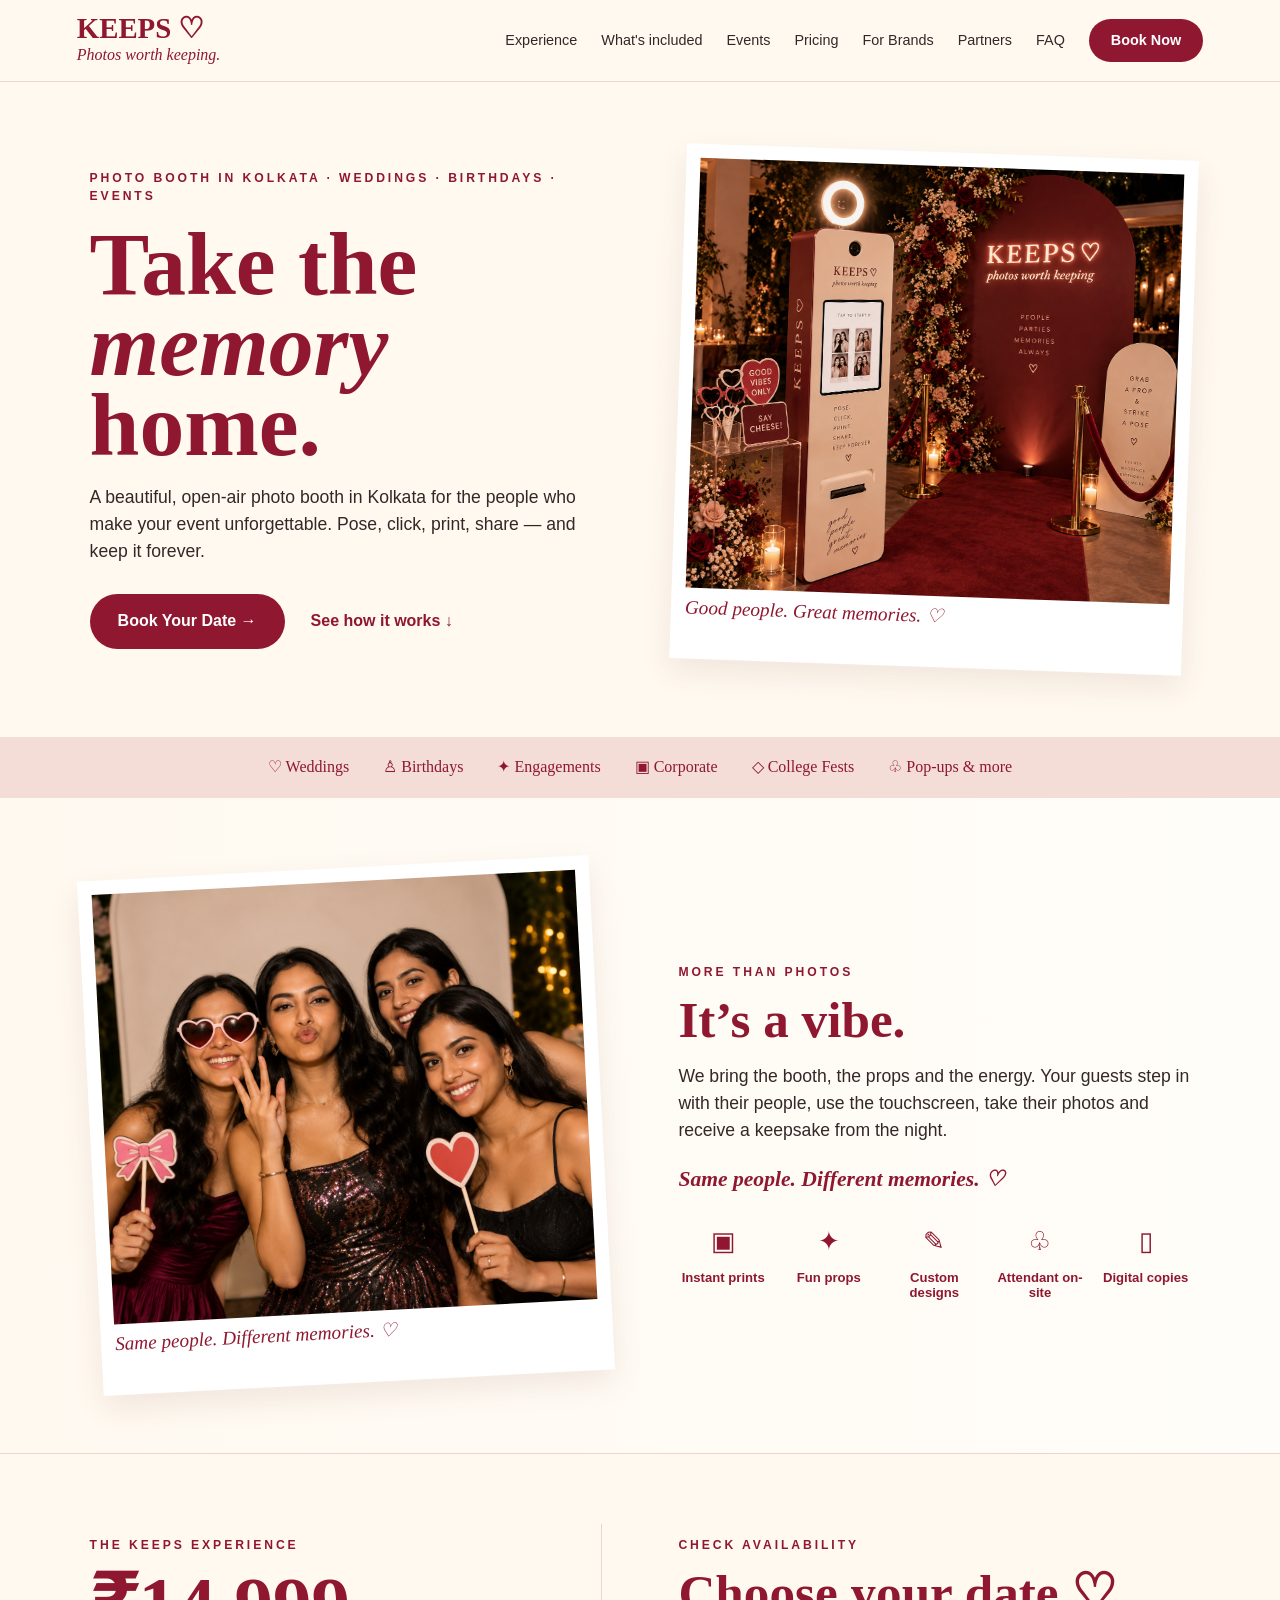
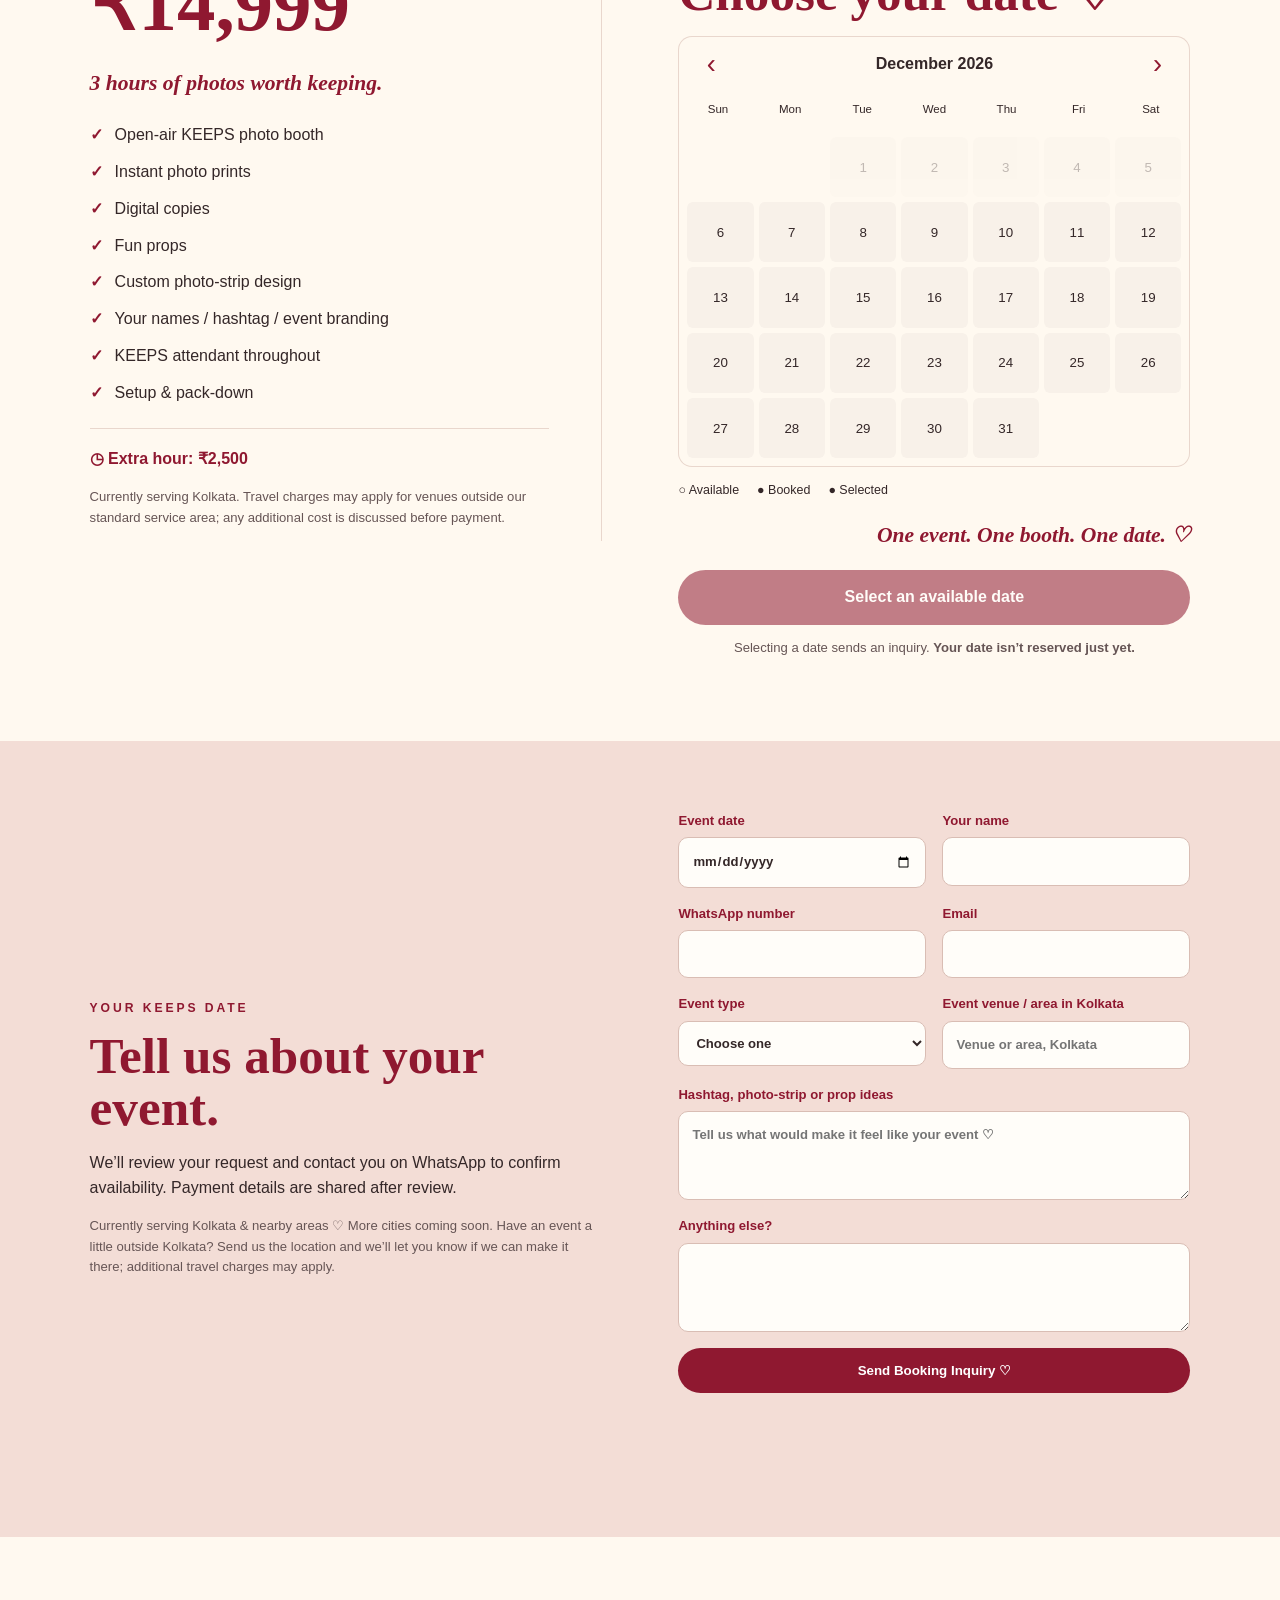
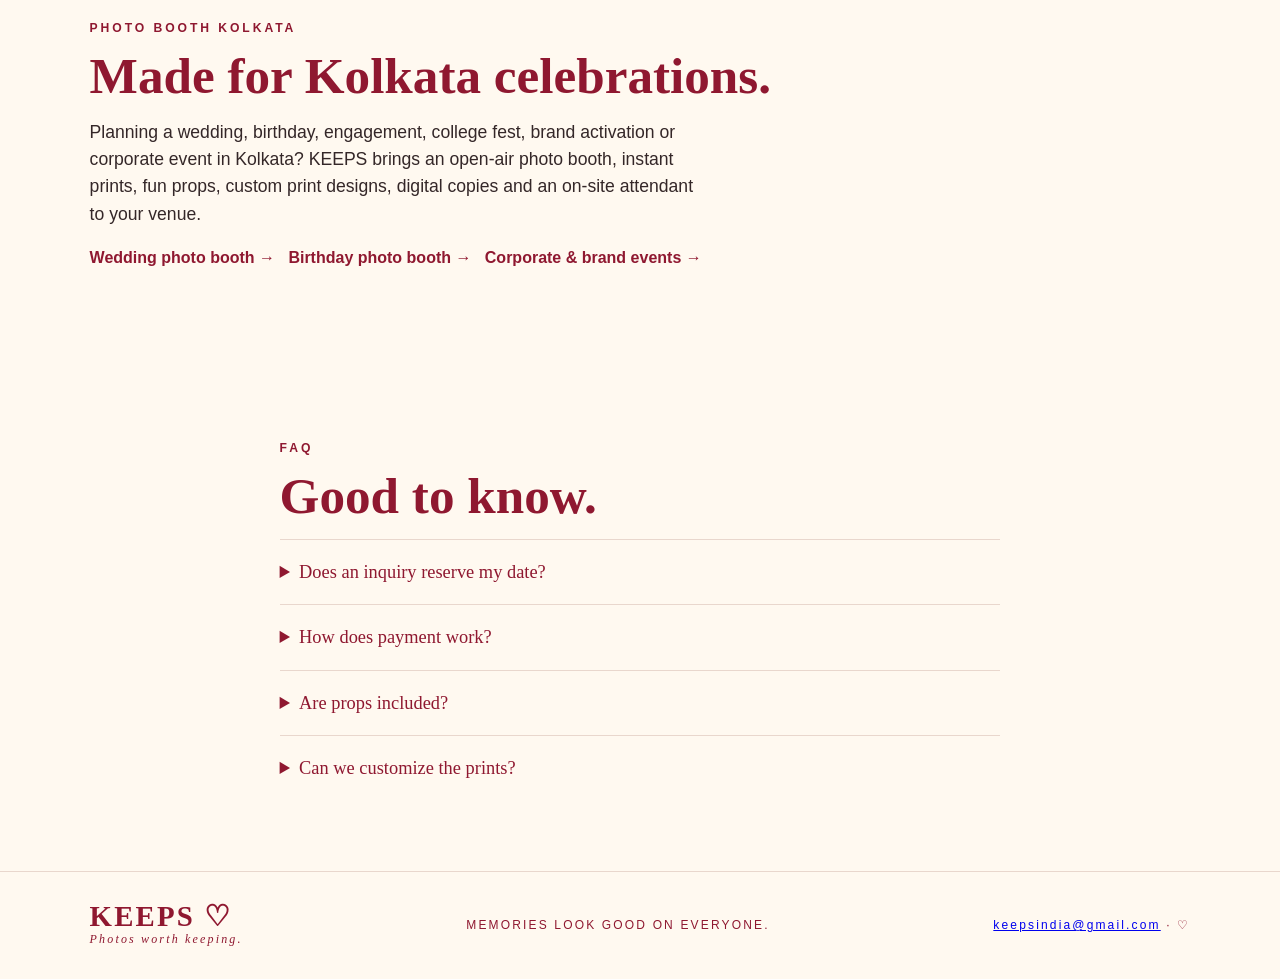
==== commit ee3d662e: "Add files via upload" ====
--- a/index.html
+++ b/index.html
@@ -4,22 +4,31 @@
   <meta charset="utf-8">
   <meta name="viewport" content="width=device-width,initial-scale=1">
   <meta name="theme-color" content="#8f1830">
-  <meta name="description" content="KEEPS — an open-air photo booth for weddings, birthdays, engagements, corporate events, college fests and more in Kolkata. Photos worth keeping.">
-  <title>KEEPS ♡ | Photos worth keeping.</title>
+  <meta name="description" content="KEEPS is a premium photo booth in Kolkata for weddings, birthdays, engagements, corporate events, college fests and celebrations. Instant prints, custom designs, props and on-site service.">
+  <meta name="robots" content="index,follow,max-image-preview:large">
+  <link rel="canonical" href="https://keepsindia.github.io/">
+  <meta property="og:type" content="website">
+  <meta property="og:title" content="Photo Booth in Kolkata | KEEPS">
+  <meta property="og:description" content="Photos worth keeping. Photo booths for weddings, birthdays, corporate events and celebrations in Kolkata.">
+  <meta property="og:url" content="https://keepsindia.github.io/">
+  <meta property="og:image" content="https://keepsindia.github.io/keeps-booth.png">
+  <meta name="twitter:card" content="summary_large_image">
+  <title>Photo Booth in Kolkata | Weddings, Birthdays & Events | KEEPS</title>
+  <script type="application/ld+json">{"@context":"https://schema.org","@type":"Organization","name":"KEEPS","url":"https://keepsindia.github.io/","email":"keepsindia@gmail.com","description":"Photo booth service for weddings, birthdays, corporate events and celebrations in Kolkata.","areaServed":{"@type":"City","name":"Kolkata"},"image":"https://keepsindia.github.io/keeps-booth.png"}</script>
   <link rel="stylesheet" href="styles.css">
 </head>
 <body>
 <header class="site-header">
   <a class="brand" href="#top"><strong>KEEPS ♡</strong><span>Photos worth keeping.</span></a>
   <button class="menu" aria-label="Open menu" aria-expanded="false">☰</button>
-  <nav><a href="#experience">Experience</a><a href="#included">What's included</a><a href="#events">Events</a><a href="#pricing">Pricing</a><a href="#availability">Availability</a><a href="#faq">FAQ</a><a class="pill small" href="#book">Book Now</a></nav>
+  <nav><a href="#experience">Experience</a><a href="#included">What's included</a><a href="#events">Events</a><a href="#pricing">Pricing</a><a href="brands.html">For Brands</a><a href="partners.html">Partners</a><a href="#faq">FAQ</a><a class="pill small" href="#book">Book Now</a></nav>
 </header>
 <main id="top">
   <section class="hero section">
     <div class="hero-copy">
-      <p class="eyebrow">PHOTO BOOTHS FOR EVERY KIND OF CELEBRATION</p>
+      <p class="eyebrow">PHOTO BOOTH IN KOLKATA · WEDDINGS · BIRTHDAYS · EVENTS</p>
       <h1>Take the <em>memory</em> home.</h1>
-      <p class="lead">A beautiful, open-air photo booth for the people who make your event unforgettable. Pose, click, print, share — and keep it forever.</p>
+      <p class="lead">A beautiful, open-air photo booth in Kolkata for the people who make your event unforgettable. Pose, click, print, share — and keep it forever.</p>
       <div class="actions"><a class="pill" href="#availability">Book Your Date →</a><a class="text-link" href="#experience">See how it works ↓</a></div>
     </div>
     <figure class="polaroid hero-photo"><img src="keeps-booth.png" alt="KEEPS open-air photo booth setup at an evening celebration"><figcaption>Good people. Great memories. ♡</figcaption></figure>
@@ -64,6 +73,8 @@
     </form>
   </section>
 
+  <section class="section seo-intro"><p class="eyebrow">PHOTO BOOTH KOLKATA</p><h2>Made for Kolkata celebrations.</h2><p class="lead">Planning a wedding, birthday, engagement, college fest, brand activation or corporate event in Kolkata? KEEPS brings an open-air photo booth, instant prints, fun props, custom print designs, digital copies and an on-site attendant to your venue.</p><p><a class="text-link" href="wedding-photo-booth-kolkata.html">Wedding photo booth →</a> &nbsp; <a class="text-link" href="birthday-photo-booth-kolkata.html">Birthday photo booth →</a> &nbsp; <a class="text-link" href="corporate-photo-booth-kolkata.html">Corporate & brand events →</a></p></section>
+
   <section id="faq" class="section faq"><p class="eyebrow">FAQ</p><h2>Good to know.</h2><details><summary>Does an inquiry reserve my date?</summary><p>No. Your date is reserved only after KEEPS confirms your booking. Multiple inquiries may be received for the same available date.</p></details><details><summary>How does payment work?</summary><p>After we review your request, a KEEPS team member will contact you on WhatsApp and share payment details. We confirm the booking after payment is verified.</p></details><details><summary>Are props included?</summary><p>Yes. Fun glasses, signs and photo-friendly props are included. Event-specific requests are welcome.</p></details><details><summary>Can we customize the prints?</summary><p>Yes. We can personalize photo strips with names, dates, logos and custom hashtags.</p></details></section>
 </main>
 <footer><a class="brand" href="#top"><strong>KEEPS ♡</strong><span>Photos worth keeping.</span></a><p>MEMORIES LOOK GOOD ON EVERYONE.</p><p><a href="mailto:keepsindia@gmail.com">keepsindia@gmail.com</a> · ♡</p></footer>
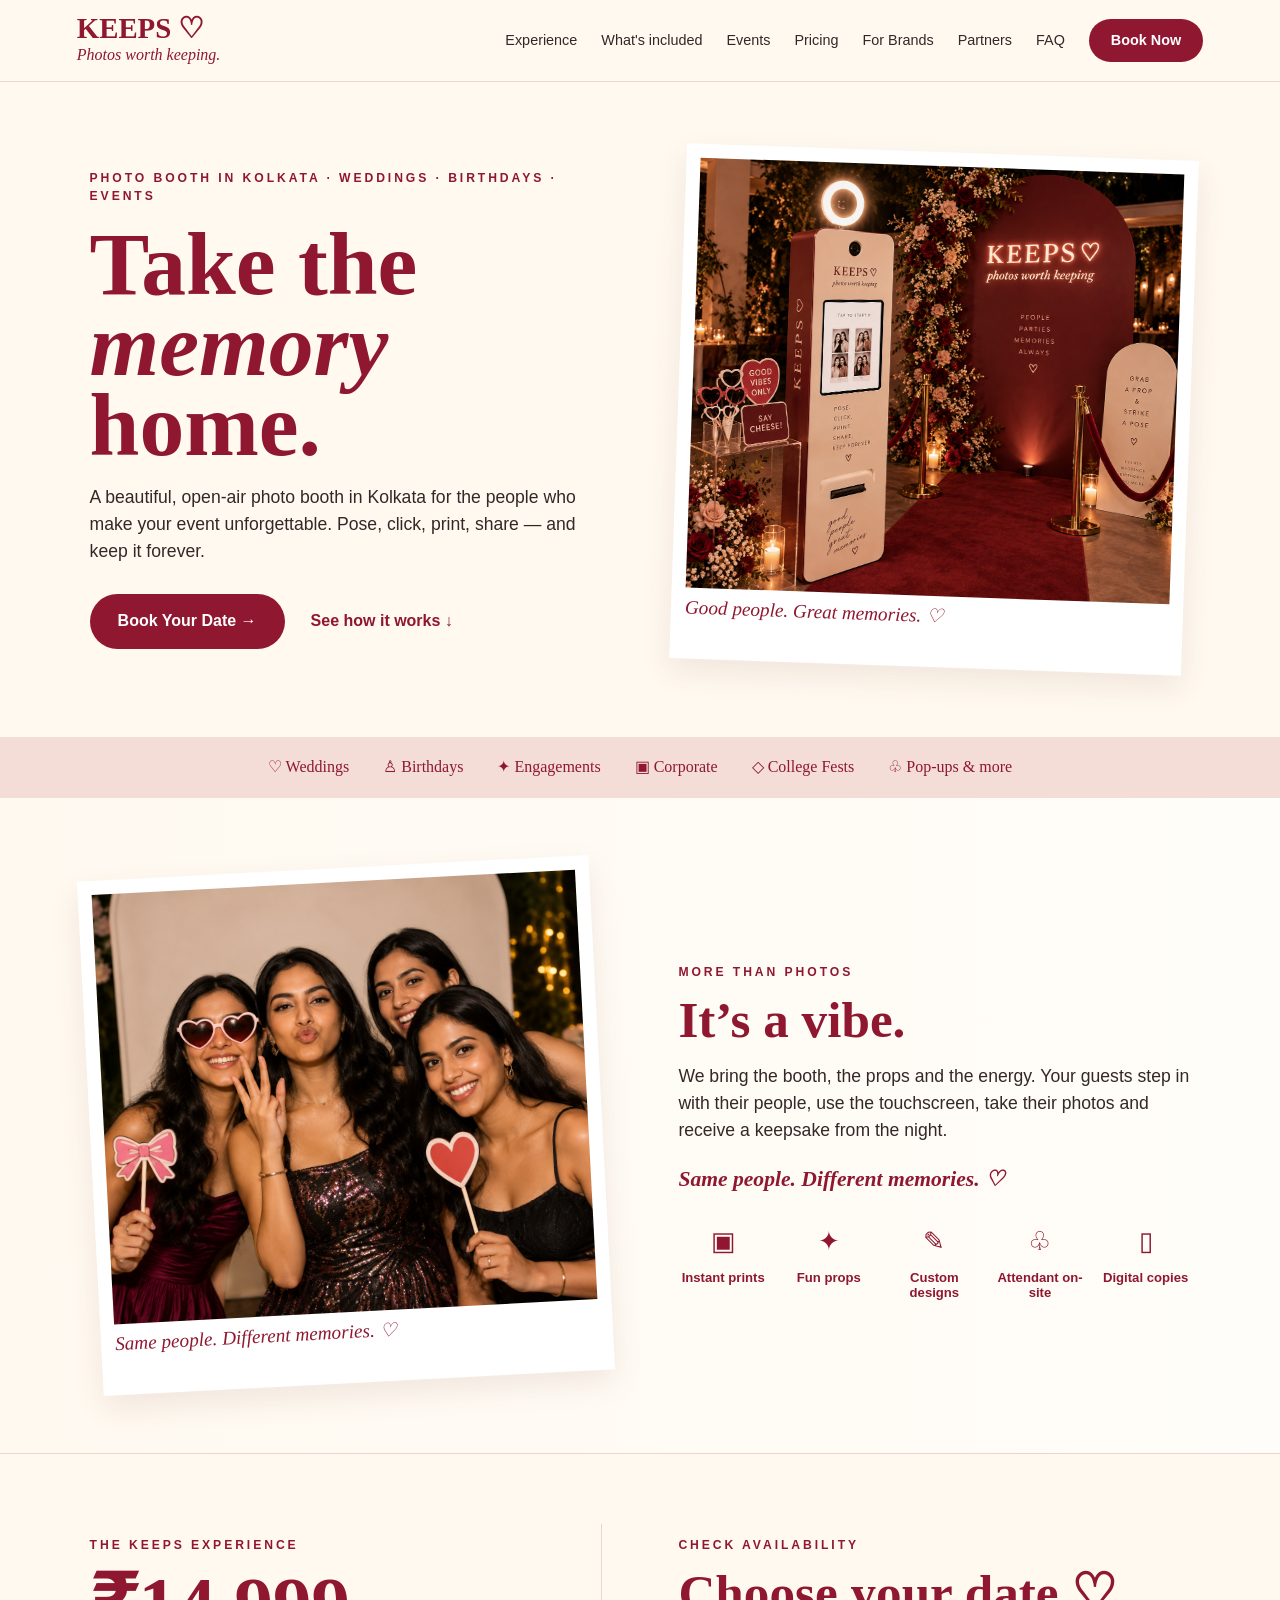
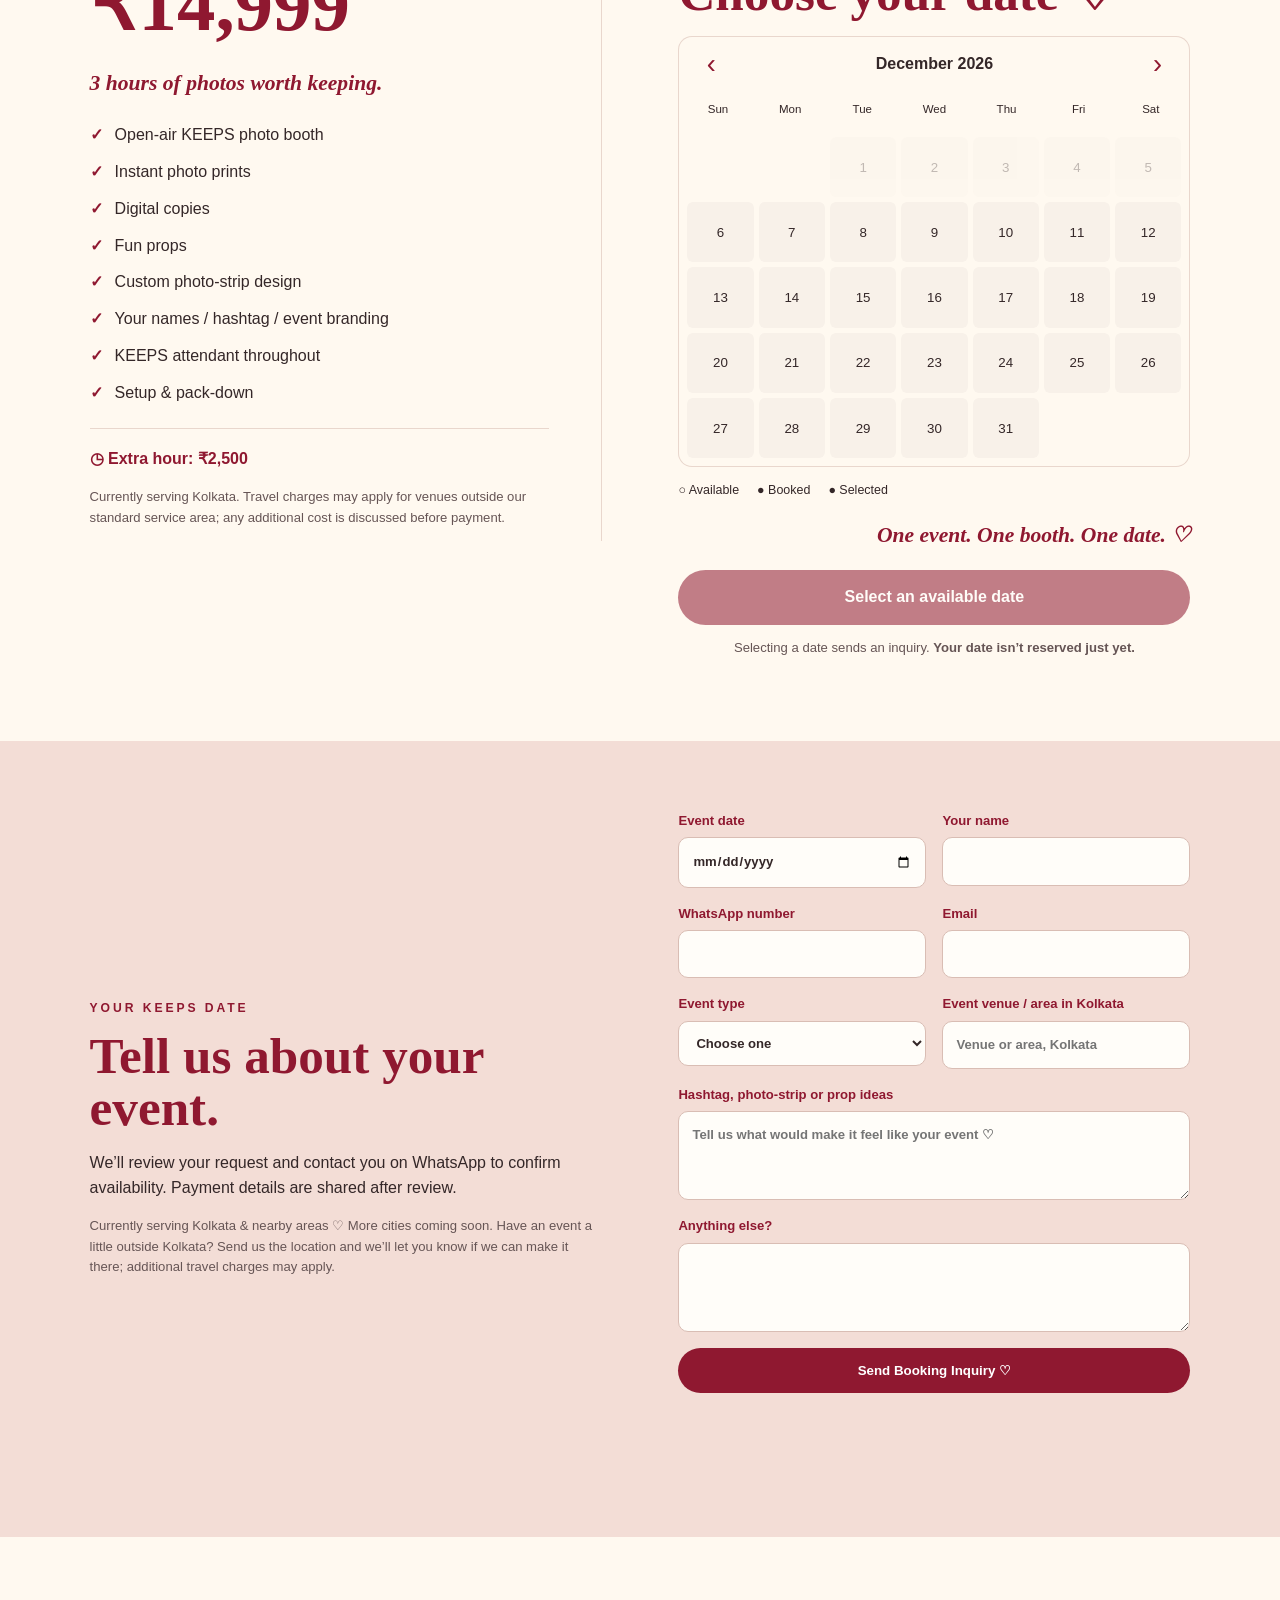
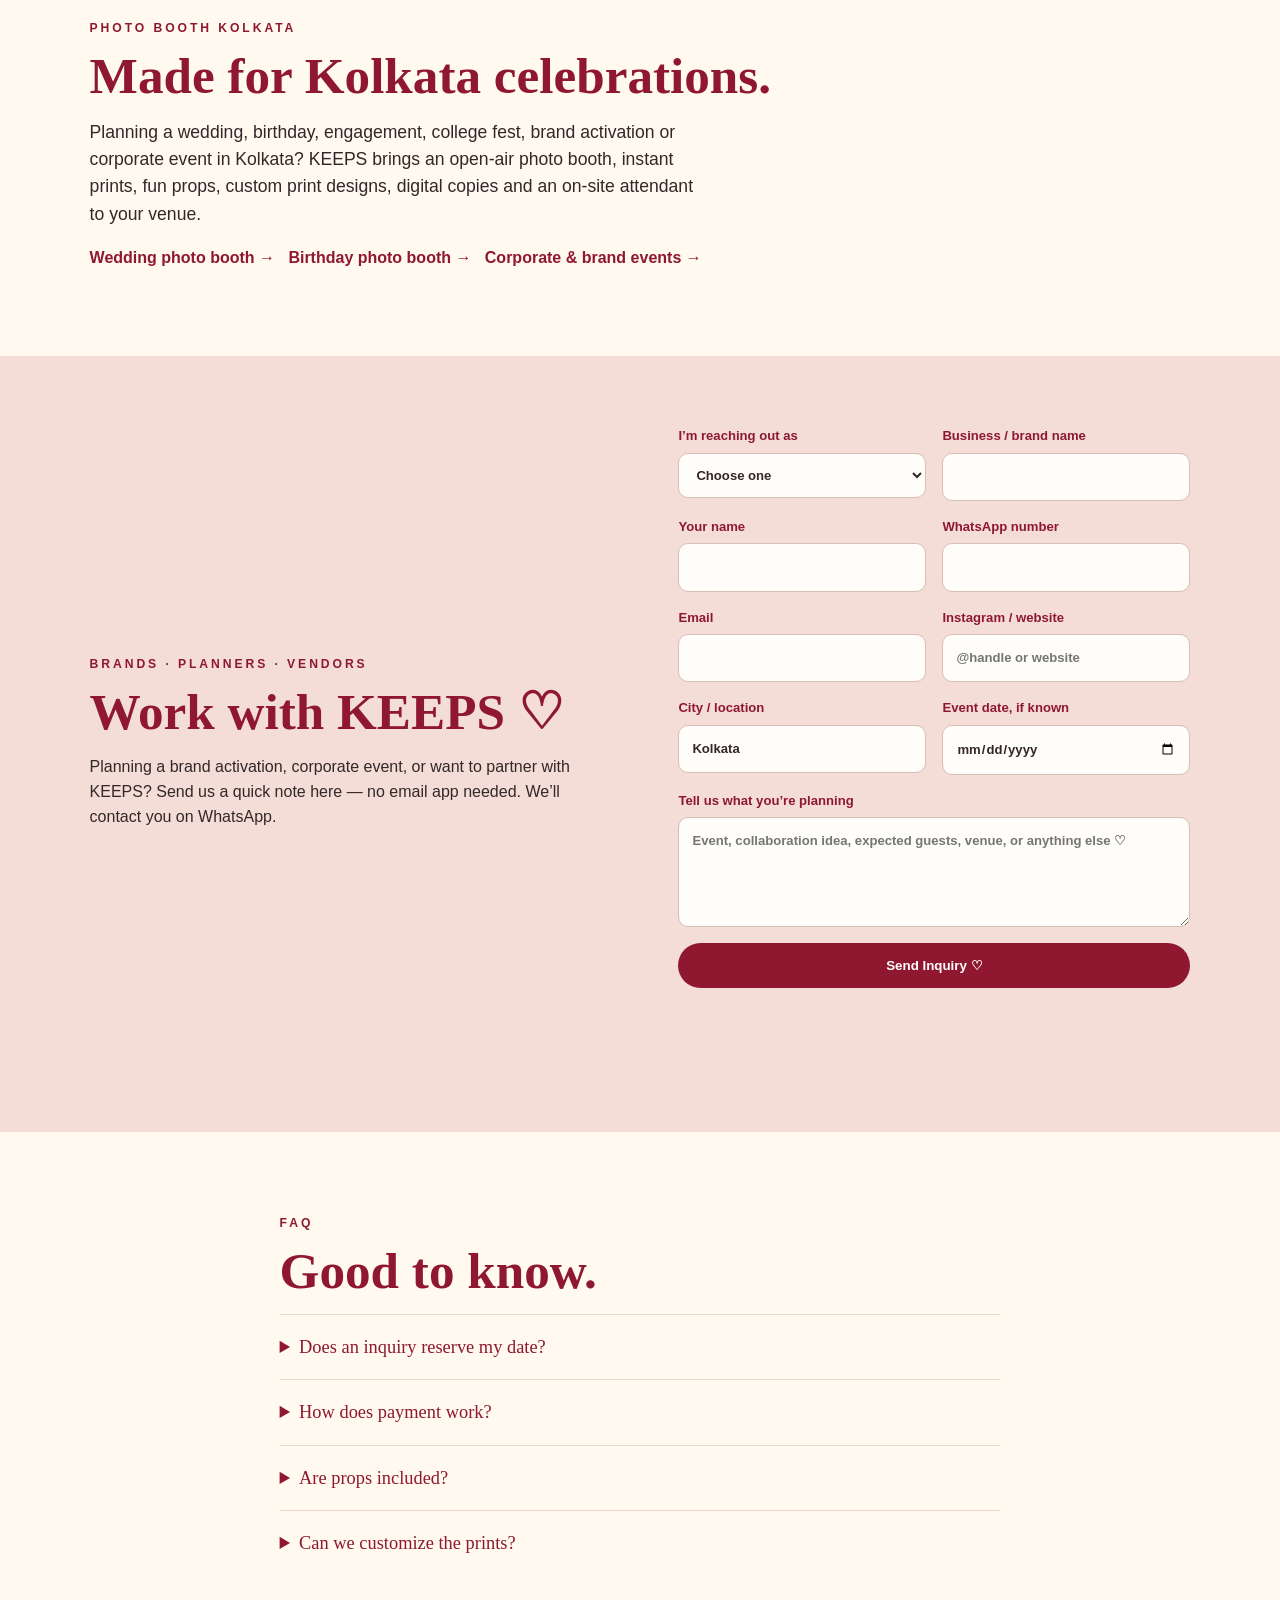
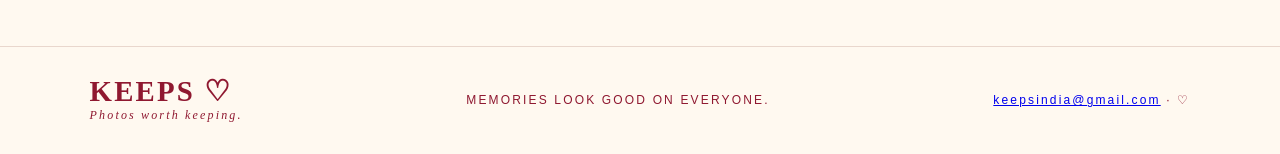
==== commit 730573c1: "Add files via upload" ====
--- a/index.html
+++ b/index.html
@@ -21,7 +21,7 @@
 <header class="site-header">
   <a class="brand" href="#top"><strong>KEEPS ♡</strong><span>Photos worth keeping.</span></a>
   <button class="menu" aria-label="Open menu" aria-expanded="false">☰</button>
-  <nav><a href="#experience">Experience</a><a href="#included">What's included</a><a href="#events">Events</a><a href="#pricing">Pricing</a><a href="brands.html">For Brands</a><a href="partners.html">Partners</a><a href="#faq">FAQ</a><a class="pill small" href="#book">Book Now</a></nav>
+  <nav><a href="#experience">Experience</a><a href="#included">What's included</a><a href="#events">Events</a><a href="#pricing">Pricing</a><a href="#collaborate">For Brands</a><a href="#collaborate">Partners</a><a href="#faq">FAQ</a><a class="pill small" href="#book">Book Now</a></nav>
 </header>
 <main id="top">
   <section class="hero section">
@@ -75,8 +75,26 @@
 
   <section class="section seo-intro"><p class="eyebrow">PHOTO BOOTH KOLKATA</p><h2>Made for Kolkata celebrations.</h2><p class="lead">Planning a wedding, birthday, engagement, college fest, brand activation or corporate event in Kolkata? KEEPS brings an open-air photo booth, instant prints, fun props, custom print designs, digital copies and an on-site attendant to your venue.</p><p><a class="text-link" href="wedding-photo-booth-kolkata.html">Wedding photo booth →</a> &nbsp; <a class="text-link" href="birthday-photo-booth-kolkata.html">Birthday photo booth →</a> &nbsp; <a class="text-link" href="corporate-photo-booth-kolkata.html">Corporate & brand events →</a></p></section>
 
+  <section id="collaborate" class="section form-section"><div><p class="eyebrow">BRANDS · PLANNERS · VENDORS</p><h2>Work with KEEPS ♡</h2><p>Planning a brand activation, corporate event, or want to partner with KEEPS? Send us a quick note here — no email app needed. We’ll contact you on WhatsApp.</p></div>
+    <form id="collabForm">
+      <label>I’m reaching out as<select name="eventType" required><option value="">Choose one</option><option value="Brand / Business Inquiry">Brand / Business</option><option value="Partner / Vendor Collaboration">Wedding Planner / Event Partner / Vendor</option><option value="Photographer Collaboration">Photographer</option><option value="Venue Collaboration">Venue</option><option value="Other Collaboration">Other</option></select></label>
+      <label>Business / brand name<input name="customerName" required></label>
+      <label>Your name<input name="contactPerson" autocomplete="name" required></label>
+      <label>WhatsApp number<input name="whatsapp" inputmode="tel" autocomplete="tel" required></label>
+      <label>Email<input name="email" type="email" autocomplete="email"></label>
+      <label>Instagram / website<input name="website" placeholder="@handle or website"></label>
+      <label>City / location<input name="location" value="Kolkata"></label>
+      <label>Event date, if known<input name="eventDate" type="date"></label>
+      <label class="full">Tell us what you’re planning<textarea name="notes" rows="4" placeholder="Event, collaboration idea, expected guests, venue, or anything else ♡" required></textarea></label>
+      <button class="pill wide full" type="submit">Send Inquiry ♡</button><p id="collabStatus" class="form-status full" aria-live="polite"></p>
+    </form>
+  </section>
+
   <section id="faq" class="section faq"><p class="eyebrow">FAQ</p><h2>Good to know.</h2><details><summary>Does an inquiry reserve my date?</summary><p>No. Your date is reserved only after KEEPS confirms your booking. Multiple inquiries may be received for the same available date.</p></details><details><summary>How does payment work?</summary><p>After we review your request, a KEEPS team member will contact you on WhatsApp and share payment details. We confirm the booking after payment is verified.</p></details><details><summary>Are props included?</summary><p>Yes. Fun glasses, signs and photo-friendly props are included. Event-specific requests are welcome.</p></details><details><summary>Can we customize the prints?</summary><p>Yes. We can personalize photo strips with names, dates, logos and custom hashtags.</p></details></section>
 </main>
 <footer><a class="brand" href="#top"><strong>KEEPS ♡</strong><span>Photos worth keeping.</span></a><p>MEMORIES LOOK GOOD ON EVERYONE.</p><p><a href="mailto:keepsindia@gmail.com">keepsindia@gmail.com</a> · ♡</p></footer>
-<script src="config.js"></script><script src="app.js"></script>
+<script src="config.js"></script><script>
+const collabForm=document.getElementById('collabForm');
+if(collabForm){collabForm.addEventListener('submit',async function(e){e.preventDefault();const form=e.currentTarget;const status=document.getElementById('collabStatus');const data=Object.fromEntries(new FormData(form).entries());data.name=data.customerName+(data.contactPerson?' — '+data.contactPerson:'');data.notes=[data.notes,data.website?'Instagram / Website: '+data.website:''].filter(Boolean).join('\n');status.className='form-status full';status.textContent='Sending your inquiry…';try{const api=(window.KEEPS_CONFIG||{}).API_URL;if(!api)throw new Error('Inquiry service is currently unavailable.');const r=await fetch(api,{method:'POST',headers:{'Content-Type':'text/plain;charset=utf-8'},body:JSON.stringify(data)});const text=await r.text();let j;try{j=JSON.parse(text)}catch(_){j={success:r.ok}}if(j.success===false||j.ok===false)throw new Error(j.error||j.message||'Could not submit');status.className='form-status full success';status.textContent='We got your inquiry ♡ A KEEPS team member will contact you on WhatsApp.';form.reset()}catch(err){status.className='form-status full error';status.textContent=err.message||'Something went wrong. Please try again.';}})}
+</script><script src="app.js"></script>
 </body></html>
